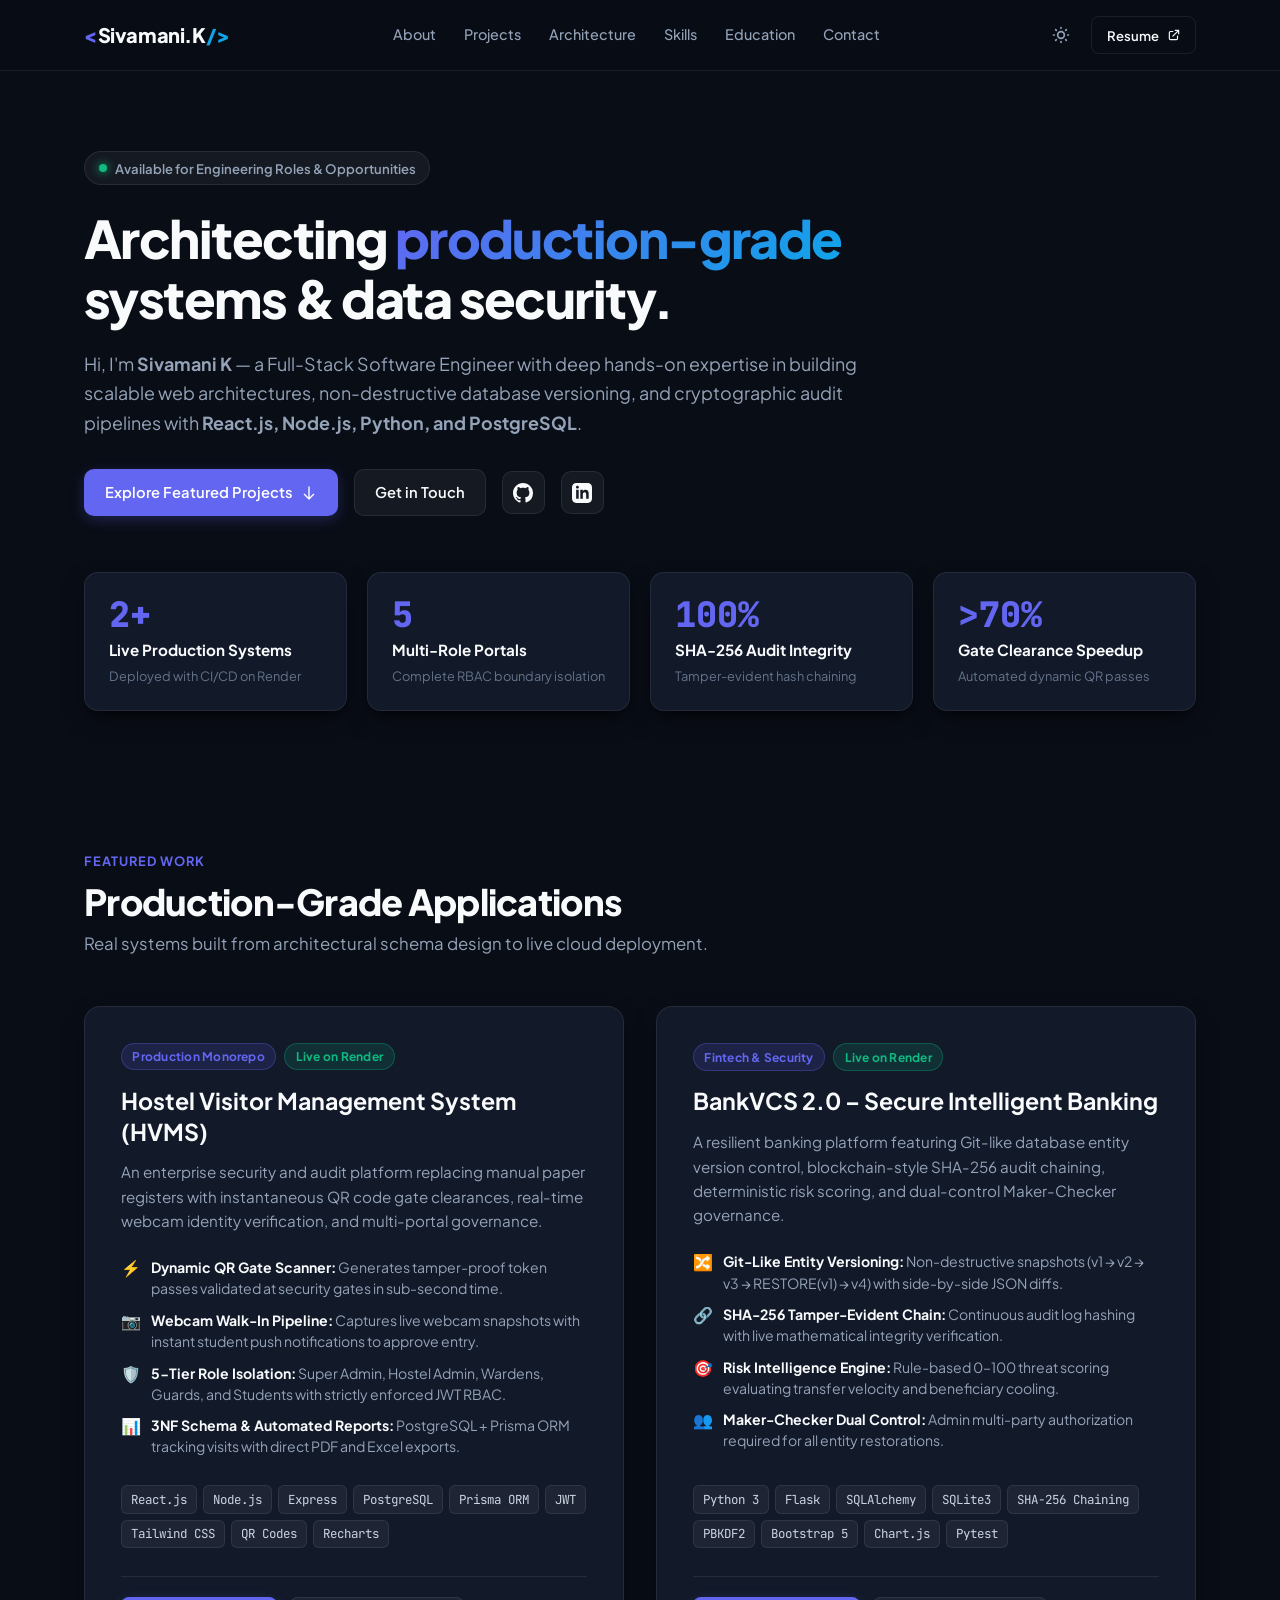
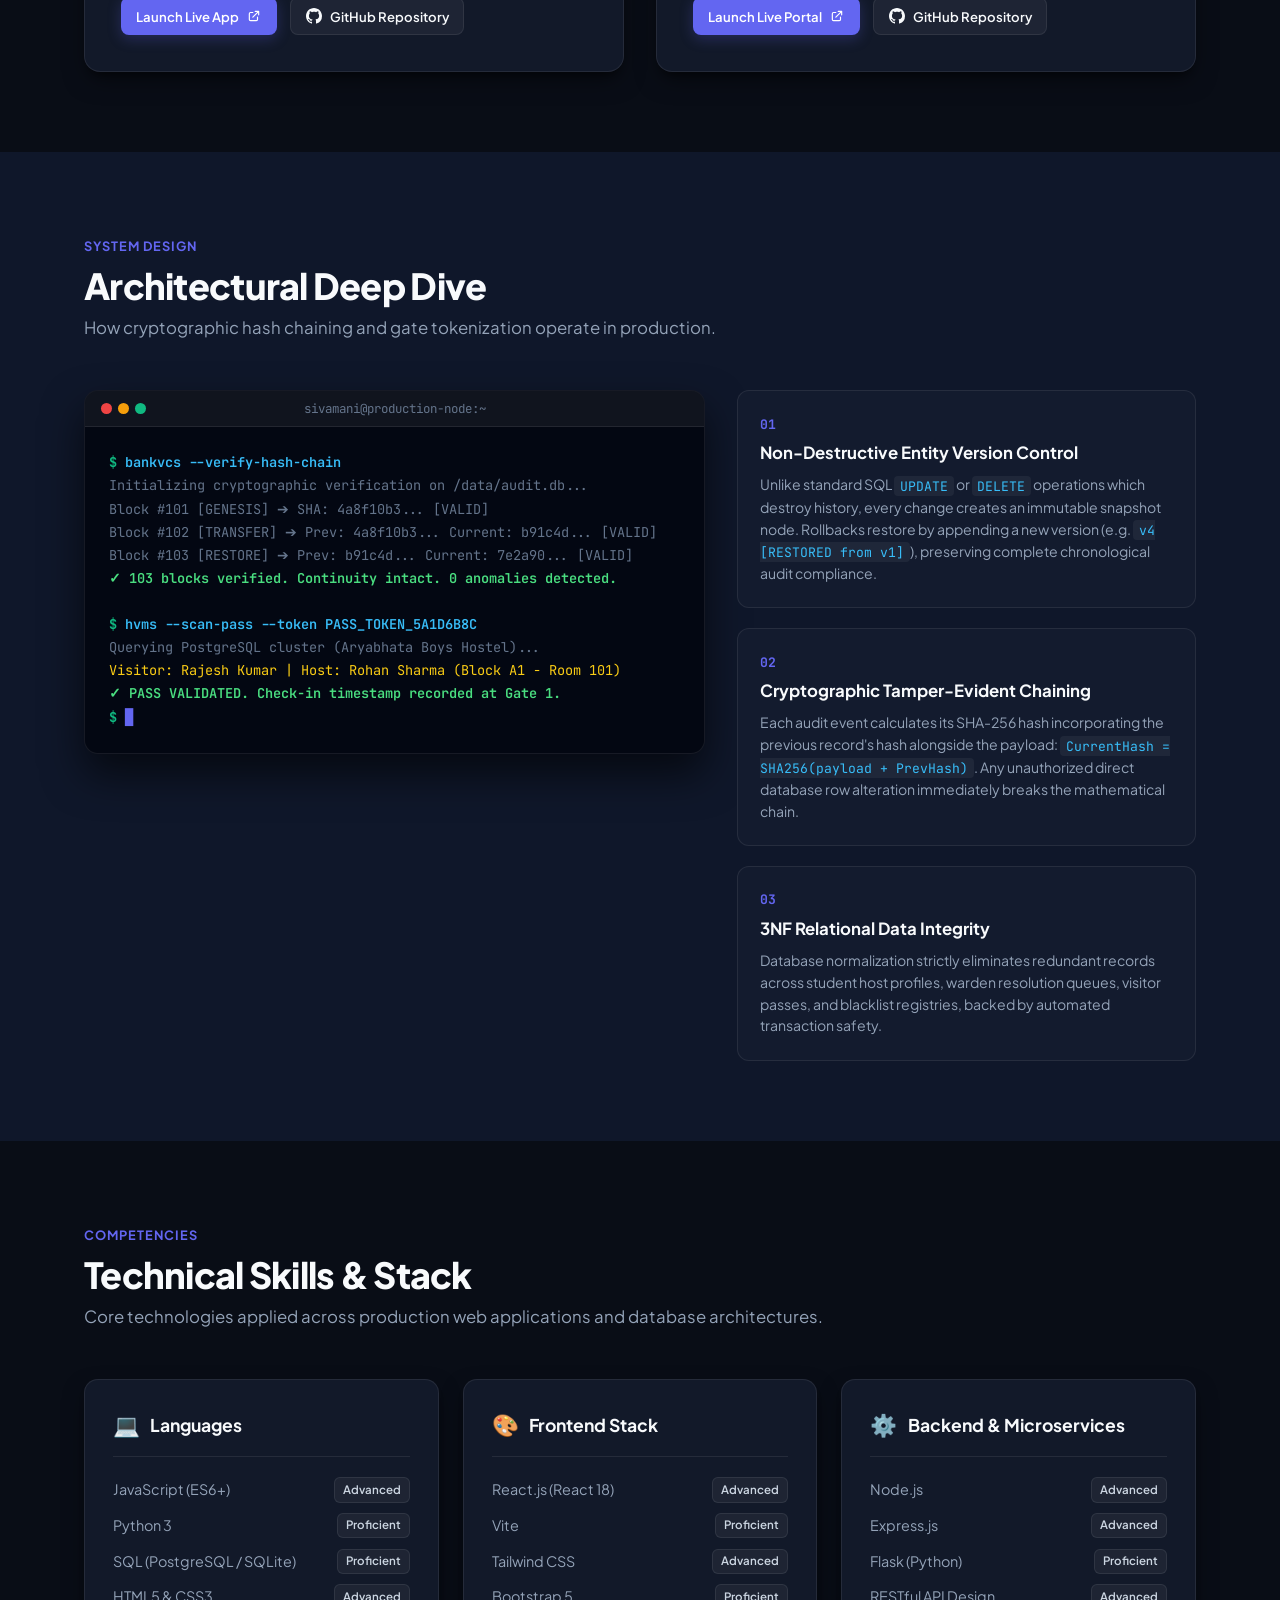
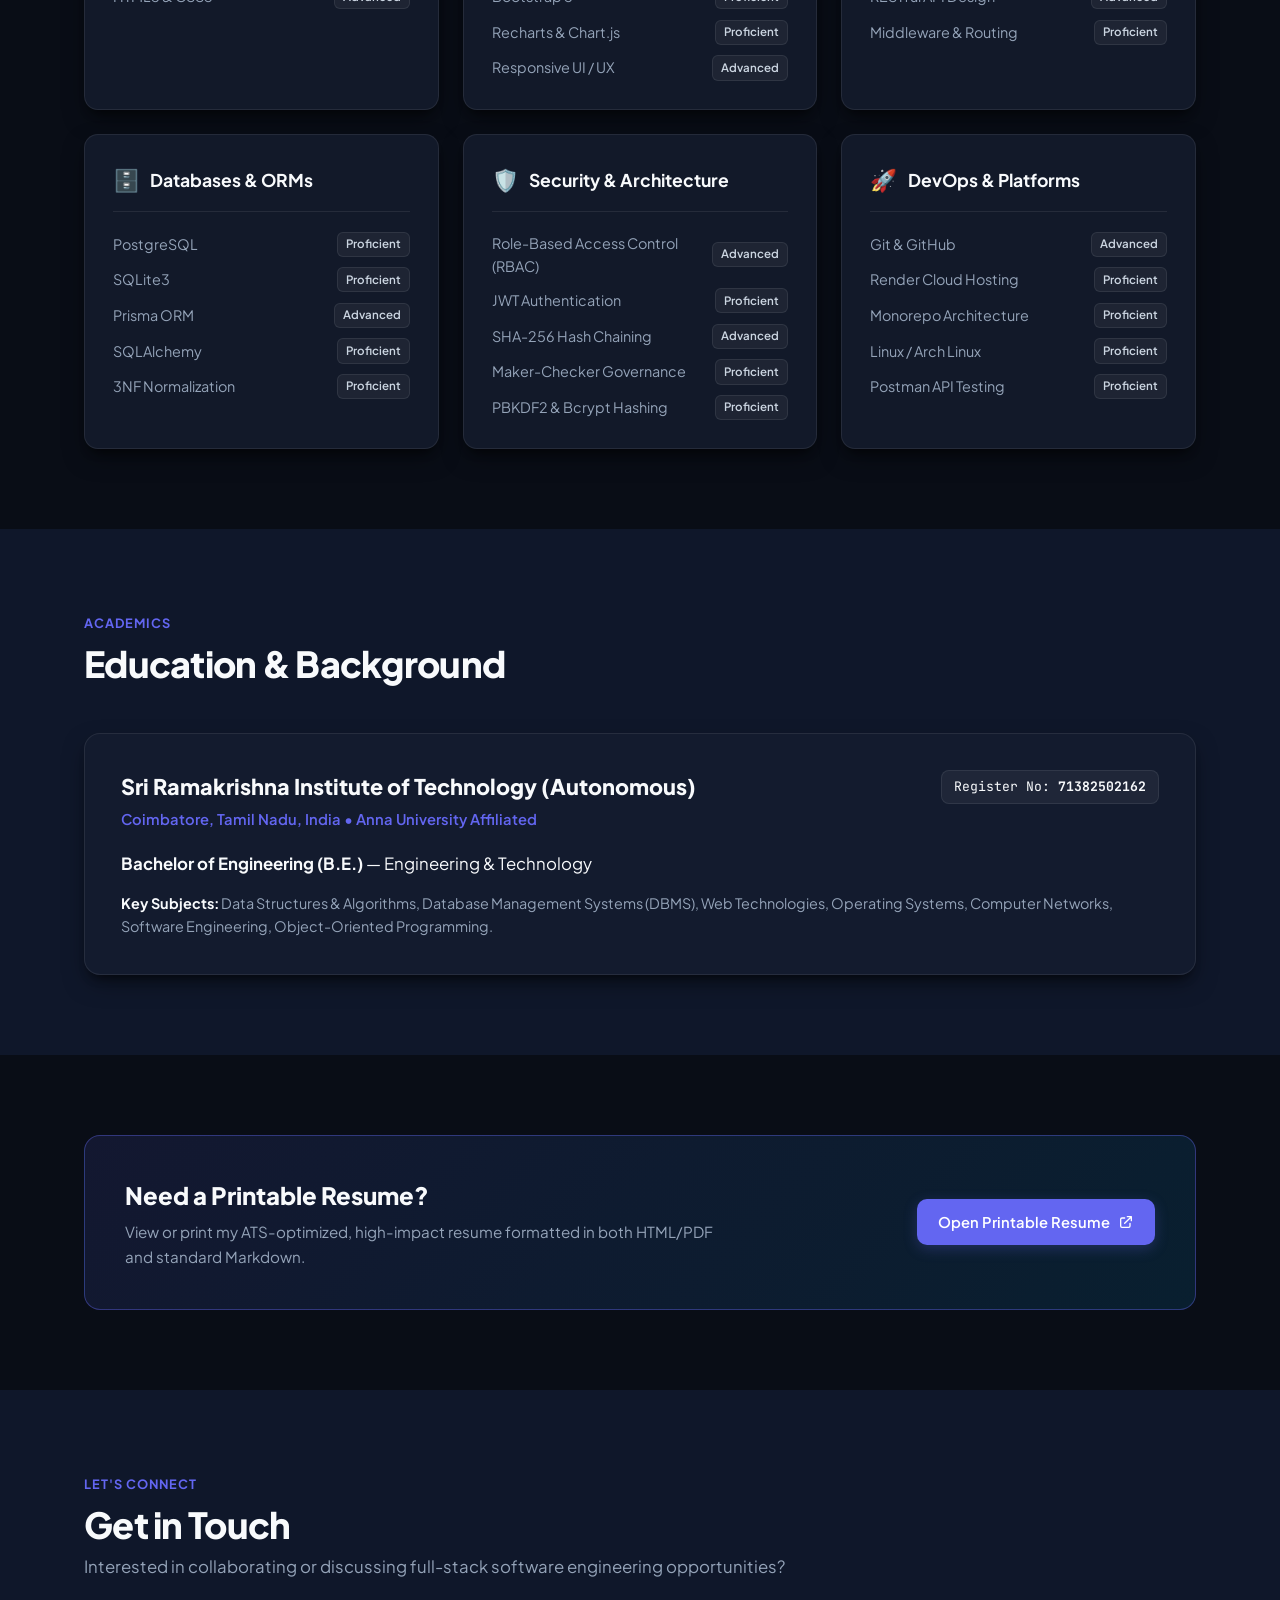
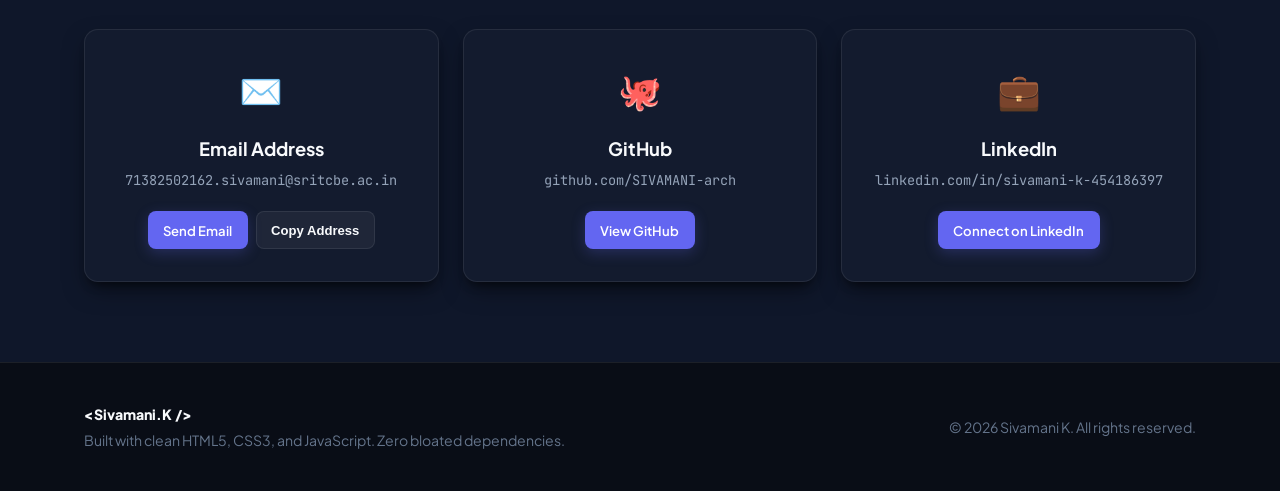
==== index.html @ d6db582a "feat: initial commit - Sivamani K Portfolio and Resume Suite" ====
<!DOCTYPE html>
<html lang="en" data-theme="dark">
<head>
  <meta charset="UTF-8">
  <meta name="viewport" content="width=device-width, initial-scale=1.0">
  <title>Sivamani K | Full-Stack Software Engineer & Distributed Systems</title>
  <meta name="description" content="Portfolio of Sivamani K - Full-Stack Software Engineer specializing in React, Node.js, Python/Flask, PostgreSQL, and secure cryptographic architectures.">
  <link rel="preconnect" href="https://fonts.googleapis.com">
  <link rel="preconnect" href="https://fonts.gstatic.com" crossorigin>
  <link href="https://fonts.googleapis.com/css2?family=Plus+Jakarta+Sans:wght@300;400;500;600;700;800&family=JetBrains+Mono:wght@400;500;600&display=swap" rel="stylesheet">
  <link rel="stylesheet" href="style.css">
</head>
<body>

  <!-- Navigation Bar -->
  <header class="navbar-wrapper">
    <nav class="navbar container">
      <a href="#hero" class="nav-logo">
        <span class="logo-bracket">&lt;</span>Sivamani.K <span class="logo-accent">/&gt;</span>
      </a>

      <div class="nav-menu" id="nav-menu">
        <a href="#about" class="nav-link">About</a>
        <a href="#projects" class="nav-link">Projects</a>
        <a href="#architecture" class="nav-link">Architecture</a>
        <a href="#skills" class="nav-link">Skills</a>
        <a href="#education" class="nav-link">Education</a>
        <a href="#contact" class="nav-link">Contact</a>
      </div>

      <div class="nav-actions">
        <button id="theme-toggle" class="btn-icon" aria-label="Toggle Theme" title="Toggle Light/Dark Theme">
          <svg class="sun-icon" fill="none" stroke="currentColor" viewBox="0 0 24 24"><path stroke-linecap="round" stroke-linejoin="round" stroke-width="2" d="M12 3v1m0 16v1m9-9h-1M4 12H3m15.364 6.364l-.707-.707M6.343 6.343l-.707-.707m12.728 0l-.707.707M6.343 17.657l-.707.707M16 12a4 4 0 11-8 0 4 4 0 018 0z"></path></svg>
          <svg class="moon-icon" fill="none" stroke="currentColor" viewBox="0 0 24 24"><path stroke-linecap="round" stroke-linejoin="round" stroke-width="2" d="M20.354 15.354A9 9 0 018.646 3.646 9.003 9.003 0 0012 21a9.003 9.003 0 008.354-5.646z"></path></svg>
        </button>

        <a href="resume/index.html" target="_blank" class="btn btn-sm btn-outline">
          <span>Resume</span>
          <svg width="14" height="14" fill="none" stroke="currentColor" viewBox="0 0 24 24"><path stroke-linecap="round" stroke-linejoin="round" stroke-width="2" d="M10 6H6a2 2 0 00-2 2v10a2 2 0 002 2h10a2 2 0 002-2v-4M14 4h6m0 0v6m0-6L10 14"></path></svg>
        </a>

        <button class="mobile-toggle" id="mobile-toggle" aria-label="Open Menu">
          <span></span><span></span><span></span>
        </button>
      </div>
    </nav>
  </header>

  <!-- Hero Section -->
  <section class="hero-section" id="hero">
    <div class="container hero-container">
      <div class="hero-content">
        <div class="status-badge">
          <span class="status-dot"></span>
          <span>Available for Engineering Roles &amp; Opportunities</span>
        </div>

        <h1 class="hero-title">
          Architecting <span class="gradient-text">production-grade</span> systems &amp; data security.
        </h1>

        <p class="hero-subtitle">
          Hi, I'm <strong>Sivamani K</strong> &mdash; a Full-Stack Software Engineer with deep hands-on expertise in building scalable web architectures, non-destructive database versioning, and cryptographic audit pipelines with <strong>React.js, Node.js, Python, and PostgreSQL</strong>.
        </p>

        <div class="hero-cta-group">
          <a href="#projects" class="btn btn-primary">
            <span>Explore Featured Projects</span>
            <svg width="16" height="16" fill="none" stroke="currentColor" viewBox="0 0 24 24"><path stroke-linecap="round" stroke-linejoin="round" stroke-width="2" d="M19 14l-7 7m0 0l-7-7m7 7V3"></path></svg>
          </a>
          <a href="#contact" class="btn btn-secondary">
            <span>Get in Touch</span>
          </a>
          <a href="https://github.com/SIVAMANI-arch" target="_blank" rel="noopener" class="btn btn-icon-only" title="GitHub Profile">
            <svg width="20" height="20" fill="currentColor" viewBox="0 0 24 24"><path d="M12 0C5.37 0 0 5.37 0 12c0 5.31 3.435 9.795 8.205 11.385.6.105.825-.255.825-.57 0-.285-.015-1.23-.015-2.235-3.015.555-3.795-.735-4.035-1.41-.135-.345-.72-1.41-1.23-1.695-.42-.225-1.02-.78-.015-.795.945-.015 1.62.87 1.845 1.23 1.08 1.815 2.805 1.305 3.495.99.105-.78.42-1.305.765-1.605-2.67-.3-5.46-1.335-5.46-5.925 0-1.305.465-2.385 1.23-3.225-.12-.3-.54-1.53.12-3.18 0 0 1.005-.315 3.3 1.23.96-.27 1.98-.405 3-.405s2.04.135 3 .405c2.295-1.56 3.3-1.23 3.3-1.23.66 1.65.24 2.88.12 3.18.765.84 1.23 1.905 1.23 3.225 0 4.605-2.805 5.625-5.475 5.925.435.375.81 1.095.81 2.22 0 1.605-.015 2.895-.015 3.3 0 .315.225.69.825.57A12.02 12.02 0 0024 12c0-6.63-5.37-12-12-12z"/></svg>
          </a>
          <a href="https://www.linkedin.com/in/sivamani-k-454186397/" target="_blank" rel="noopener" class="btn btn-icon-only" title="LinkedIn Profile">
            <svg width="20" height="20" fill="currentColor" viewBox="0 0 24 24"><path d="M19 0h-14c-2.761 0-5 2.239-5 5v14c0 2.761 2.239 5 5 5h14c2.762 0 5-2.239 5-5v-14c0-2.761-2.238-5-5-5zm-11 19h-3v-11h3v11zm-1.5-12.268c-.966 0-1.75-.79-1.75-1.764s.784-1.764 1.75-1.764 1.75.79 1.75 1.764-.783 1.764-1.75 1.764zm13.5 12.268h-3v-5.604c0-3.368-4-3.113-4 0v5.604h-3v-11h3v1.765c1.396-2.586 7-2.777 7 2.476v6.759z"/></svg>
          </a>
        </div>
      </div>

      <!-- Quick Metrics Strip -->
      <div class="metrics-grid">
        <div class="metric-card">
          <div class="metric-num">2+</div>
          <div class="metric-label">Live Production Systems</div>
          <div class="metric-desc">Deployed with CI/CD on Render</div>
        </div>
        <div class="metric-card">
          <div class="metric-num">5</div>
          <div class="metric-label">Multi-Role Portals</div>
          <div class="metric-desc">Complete RBAC boundary isolation</div>
        </div>
        <div class="metric-card">
          <div class="metric-num">100%</div>
          <div class="metric-label">SHA-256 Audit Integrity</div>
          <div class="metric-desc">Tamper-evident hash chaining</div>
        </div>
        <div class="metric-card">
          <div class="metric-num">&gt;70%</div>
          <div class="metric-label">Gate Clearance Speedup</div>
          <div class="metric-desc">Automated dynamic QR passes</div>
        </div>
      </div>
    </div>
  </section>

  <!-- Featured Projects Section -->
  <section class="section-padding" id="projects">
    <div class="container">
      <div class="section-header">
        <div class="section-tag">Featured Work</div>
        <h2 class="section-title">Production-Grade Applications</h2>
        <p class="section-subtitle">Real systems built from architectural schema design to live cloud deployment.</p>
      </div>

      <div class="projects-grid">

        <!-- Project 1: HVMS -->
        <article class="project-card">
          <div class="project-badge-row">
            <span class="badge badge-accent">Production Monorepo</span>
            <span class="badge badge-green">Live on Render</span>
          </div>

          <h3 class="project-title">Hostel Visitor Management System (HVMS)</h3>
          
          <p class="project-description">
            An enterprise security and audit platform replacing manual paper registers with instantaneous QR code gate clearances, real-time webcam identity verification, and multi-portal governance.
          </p>

          <div class="project-highlights">
            <div class="highlight-item">
              <span class="highlight-icon">⚡</span>
              <span><strong>Dynamic QR Gate Scanner:</strong> Generates tamper-proof token passes validated at security gates in sub-second time.</span>
            </div>
            <div class="highlight-item">
              <span class="highlight-icon">📷</span>
              <span><strong>Webcam Walk-In Pipeline:</strong> Captures live webcam snapshots with instant student push notifications to approve entry.</span>
            </div>
            <div class="highlight-item">
              <span class="highlight-icon">🛡️</span>
              <span><strong>5-Tier Role Isolation:</strong> Super Admin, Hostel Admin, Wardens, Guards, and Students with strictly enforced JWT RBAC.</span>
            </div>
            <div class="highlight-item">
              <span class="highlight-icon">📊</span>
              <span><strong>3NF Schema &amp; Automated Reports:</strong> PostgreSQL + Prisma ORM tracking visits with direct PDF and Excel exports.</span>
            </div>
          </div>

          <div class="tech-tags">
            <span class="tech-pill">React.js</span>
            <span class="tech-pill">Node.js</span>
            <span class="tech-pill">Express</span>
            <span class="tech-pill">PostgreSQL</span>
            <span class="tech-pill">Prisma ORM</span>
            <span class="tech-pill">JWT</span>
            <span class="tech-pill">Tailwind CSS</span>
            <span class="tech-pill">QR Codes</span>
            <span class="tech-pill">Recharts</span>
          </div>

          <div class="project-card-footer">
            <a href="https://hostelvistor.onrender.com/login" target="_blank" rel="noopener" class="btn btn-sm btn-primary">
              <span>Launch Live App</span>
              <svg width="14" height="14" fill="none" stroke="currentColor" viewBox="0 0 24 24"><path stroke-linecap="round" stroke-linejoin="round" stroke-width="2" d="M10 6H6a2 2 0 00-2 2v10a2 2 0 002 2h10a2 2 0 002-2v-4M14 4h6m0 0v6m0-6L10 14"></path></svg>
            </a>
            <a href="https://github.com/SIVAMANI-arch/Hostelvistor" target="_blank" rel="noopener" class="btn btn-sm btn-secondary">
              <svg width="16" height="16" fill="currentColor" viewBox="0 0 24 24"><path d="M12 0C5.37 0 0 5.37 0 12c0 5.31 3.435 9.795 8.205 11.385.6.105.825-.255.825-.57 0-.285-.015-1.23-.015-2.235-3.015.555-3.795-.735-4.035-1.41-.135-.345-.72-1.41-1.23-1.695-.42-.225-1.02-.78-.015-.795.945-.015 1.62.87 1.845 1.23 1.08 1.815 2.805 1.305 3.495.99.105-.78.42-1.305.765-1.605-2.67-.3-5.46-1.335-5.46-5.925 0-1.305.465-2.385 1.23-3.225-.12-.3-.54-1.53.12-3.18 0 0 1.005-.315 3.3 1.23.96-.27 1.98-.405 3-.405s2.04.135 3 .405c2.295-1.56 3.3-1.23 3.3-1.23.66 1.65.24 2.88.12 3.18.765.84 1.23 1.905 1.23 3.225 0 4.605-2.805 5.625-5.475 5.925.435.375.81 1.095.81 2.22 0 1.605-.015 2.895-.015 3.3 0 .315.225.69.825.57A12.02 12.02 0 0024 12c0-6.63-5.37-12-12-12z"/></svg>
              <span>GitHub Repository</span>
            </a>
          </div>
        </article>

        <!-- Project 2: BankVCS -->
        <article class="project-card">
          <div class="project-badge-row">
            <span class="badge badge-accent">Fintech &amp; Security</span>
            <span class="badge badge-green">Live on Render</span>
          </div>

          <h3 class="project-title">BankVCS 2.0 – Secure Intelligent Banking</h3>
          
          <p class="project-description">
            A resilient banking platform featuring Git-like database entity version control, blockchain-style SHA-256 audit chaining, deterministic risk scoring, and dual-control Maker-Checker governance.
          </p>

          <div class="project-highlights">
            <div class="highlight-item">
              <span class="highlight-icon">🔀</span>
              <span><strong>Git-Like Entity Versioning:</strong> Non-destructive snapshots (v1 → v2 → v3 → RESTORE(v1) → v4) with side-by-side JSON diffs.</span>
            </div>
            <div class="highlight-item">
              <span class="highlight-icon">🔗</span>
              <span><strong>SHA-256 Tamper-Evident Chain:</strong> Continuous audit log hashing with live mathematical integrity verification.</span>
            </div>
            <div class="highlight-item">
              <span class="highlight-icon">🎯</span>
              <span><strong>Risk Intelligence Engine:</strong> Rule-based 0–100 threat scoring evaluating transfer velocity and beneficiary cooling.</span>
            </div>
            <div class="highlight-item">
              <span class="highlight-icon">👥</span>
              <span><strong>Maker-Checker Dual Control:</strong> Admin multi-party authorization required for all entity restorations.</span>
            </div>
          </div>

          <div class="tech-tags">
            <span class="tech-pill">Python 3</span>
            <span class="tech-pill">Flask</span>
            <span class="tech-pill">SQLAlchemy</span>
            <span class="tech-pill">SQLite3</span>
            <span class="tech-pill">SHA-256 Chaining</span>
            <span class="tech-pill">PBKDF2</span>
            <span class="tech-pill">Bootstrap 5</span>
            <span class="tech-pill">Chart.js</span>
            <span class="tech-pill">Pytest</span>
          </div>

          <div class="project-card-footer">
            <a href="https://banking-application-version-control-4.onrender.com/" target="_blank" rel="noopener" class="btn btn-sm btn-primary">
              <span>Launch Live Portal</span>
              <svg width="14" height="14" fill="none" stroke="currentColor" viewBox="0 0 24 24"><path stroke-linecap="round" stroke-linejoin="round" stroke-width="2" d="M10 6H6a2 2 0 00-2 2v10a2 2 0 002 2h10a2 2 0 002-2v-4M14 4h6m0 0v6m0-6L10 14"></path></svg>
            </a>
            <a href="https://github.com/71382502157shreka-lgtm/banking-application-version-control" target="_blank" rel="noopener" class="btn btn-sm btn-secondary">
              <svg width="16" height="16" fill="currentColor" viewBox="0 0 24 24"><path d="M12 0C5.37 0 0 5.37 0 12c0 5.31 3.435 9.795 8.205 11.385.6.105.825-.255.825-.57 0-.285-.015-1.23-.015-2.235-3.015.555-3.795-.735-4.035-1.41-.135-.345-.72-1.41-1.23-1.695-.42-.225-1.02-.78-.015-.795.945-.015 1.62.87 1.845 1.23 1.08 1.815 2.805 1.305 3.495.99.105-.78.42-1.305.765-1.605-2.67-.3-5.46-1.335-5.46-5.925 0-1.305.465-2.385 1.23-3.225-.12-.3-.54-1.53.12-3.18 0 0 1.005-.315 3.3 1.23.96-.27 1.98-.405 3-.405s2.04.135 3 .405c2.295-1.56 3.3-1.23 3.3-1.23.66 1.65.24 2.88.12 3.18.765.84 1.23 1.905 1.23 3.225 0 4.605-2.805 5.625-5.475 5.925.435.375.81 1.095.81 2.22 0 1.605-.015 2.895-.015 3.3 0 .315.225.69.825.57A12.02 12.02 0 0024 12c0-6.63-5.37-12-12-12z"/></svg>
              <span>GitHub Repository</span>
            </a>
          </div>
        </article>

      </div>
    </div>
  </section>

  <!-- Interactive Terminal & Architecture Section -->
  <section class="section-padding bg-alt" id="architecture">
    <div class="container">
      <div class="section-header">
        <div class="section-tag">System Design</div>
        <h2 class="section-title">Architectural Deep Dive</h2>
        <p class="section-subtitle">How cryptographic hash chaining and gate tokenization operate in production.</p>
      </div>

      <div class="terminal-grid">
        <!-- Interactive Terminal Simulator -->
        <div class="terminal-window">
          <div class="terminal-bar">
            <div class="terminal-dots">
              <span class="dot red"></span>
              <span class="dot yellow"></span>
              <span class="dot green"></span>
            </div>
            <div class="terminal-title">sivamani@production-node:~</div>
          </div>
          <div class="terminal-body" id="terminal-body">
            <div class="t-line"><span class="t-prompt">$</span> <span class="t-cmd">bankvcs --verify-hash-chain</span></div>
            <div class="t-line t-dim">Initializing cryptographic verification on /data/audit.db...</div>
            <div class="t-line t-dim">Block #101 [GENESIS] ➔ SHA: 4a8f10b3... [VALID]</div>
            <div class="t-line t-dim">Block #102 [TRANSFER] ➔ Prev: 4a8f10b3... Current: b91c4d... [VALID]</div>
            <div class="t-line t-dim">Block #103 [RESTORE]  ➔ Prev: b91c4d... Current: 7e2a90... [VALID]</div>
            <div class="t-line t-success">✓ 103 blocks verified. Continuity intact. 0 anomalies detected.</div>
            <div class="t-line">&nbsp;</div>
            <div class="t-line"><span class="t-prompt">$</span> <span class="t-cmd">hvms --scan-pass --token PASS_TOKEN_5A1D6B8C</span></div>
            <div class="t-line t-dim">Querying PostgreSQL cluster (Aryabhata Boys Hostel)...</div>
            <div class="t-line t-info">Visitor: Rajesh Kumar | Host: Rohan Sharma (Block A1 - Room 101)</div>
            <div class="t-line t-success">✓ PASS VALIDATED. Check-in timestamp recorded at Gate 1.</div>
            <div class="t-line"><span class="t-prompt">$</span> <span class="t-cursor">█</span></div>
          </div>
        </div>

        <!-- Concept Cards -->
        <div class="architecture-cards">
          <div class="arch-card">
            <div class="arch-number">01</div>
            <h4>Non-Destructive Entity Version Control</h4>
            <p>Unlike standard SQL <code>UPDATE</code> or <code>DELETE</code> operations which destroy history, every change creates an immutable snapshot node. Rollbacks restore by appending a new version (e.g. <code>v4 [RESTORED from v1]</code>), preserving complete chronological audit compliance.</p>
          </div>

          <div class="arch-card">
            <div class="arch-number">02</div>
            <h4>Cryptographic Tamper-Evident Chaining</h4>
            <p>Each audit event calculates its SHA-256 hash incorporating the previous record's hash alongside the payload: <code>CurrentHash = SHA256(payload + PrevHash)</code>. Any unauthorized direct database row alteration immediately breaks the mathematical chain.</p>
          </div>

          <div class="arch-card">
            <div class="arch-number">03</div>
            <h4>3NF Relational Data Integrity</h4>
            <p>Database normalization strictly eliminates redundant records across student host profiles, warden resolution queues, visitor passes, and blacklist registries, backed by automated transaction safety.</p>
          </div>
        </div>
      </div>
    </div>
  </section>

  <!-- Technical Skills Section -->
  <section class="section-padding" id="skills">
    <div class="container">
      <div class="section-header">
        <div class="section-tag">Competencies</div>
        <h2 class="section-title">Technical Skills &amp; Stack</h2>
        <p class="section-subtitle">Core technologies applied across production web applications and database architectures.</p>
      </div>

      <div class="skills-category-grid">
        
        <div class="skills-box">
          <div class="skills-box-header">
            <span class="box-icon">💻</span>
            <h3>Languages</h3>
          </div>
          <div class="skills-list">
            <div class="skill-item"><span>JavaScript (ES6+)</span><span class="level-tag">Advanced</span></div>
            <div class="skill-item"><span>Python 3</span><span class="level-tag">Proficient</span></div>
            <div class="skill-item"><span>SQL (PostgreSQL / SQLite)</span><span class="level-tag">Proficient</span></div>
            <div class="skill-item"><span>HTML5 &amp; CSS3</span><span class="level-tag">Advanced</span></div>
          </div>
        </div>

        <div class="skills-box">
          <div class="skills-box-header">
            <span class="box-icon">🎨</span>
            <h3>Frontend Stack</h3>
          </div>
          <div class="skills-list">
            <div class="skill-item"><span>React.js (React 18)</span><span class="level-tag">Advanced</span></div>
            <div class="skill-item"><span>Vite</span><span class="level-tag">Proficient</span></div>
            <div class="skill-item"><span>Tailwind CSS</span><span class="level-tag">Advanced</span></div>
            <div class="skill-item"><span>Bootstrap 5</span><span class="level-tag">Proficient</span></div>
            <div class="skill-item"><span>Recharts &amp; Chart.js</span><span class="level-tag">Proficient</span></div>
            <div class="skill-item"><span>Responsive UI / UX</span><span class="level-tag">Advanced</span></div>
          </div>
        </div>

        <div class="skills-box">
          <div class="skills-box-header">
            <span class="box-icon">⚙️</span>
            <h3>Backend &amp; Microservices</h3>
          </div>
          <div class="skills-list">
            <div class="skill-item"><span>Node.js</span><span class="level-tag">Advanced</span></div>
            <div class="skill-item"><span>Express.js</span><span class="level-tag">Advanced</span></div>
            <div class="skill-item"><span>Flask (Python)</span><span class="level-tag">Proficient</span></div>
            <div class="skill-item"><span>RESTful API Design</span><span class="level-tag">Advanced</span></div>
            <div class="skill-item"><span>Middleware &amp; Routing</span><span class="level-tag">Proficient</span></div>
          </div>
        </div>

        <div class="skills-box">
          <div class="skills-box-header">
            <span class="box-icon">🗄️</span>
            <h3>Databases &amp; ORMs</h3>
          </div>
          <div class="skills-list">
            <div class="skill-item"><span>PostgreSQL</span><span class="level-tag">Proficient</span></div>
            <div class="skill-item"><span>SQLite3</span><span class="level-tag">Proficient</span></div>
            <div class="skill-item"><span>Prisma ORM</span><span class="level-tag">Advanced</span></div>
            <div class="skill-item"><span>SQLAlchemy</span><span class="level-tag">Proficient</span></div>
            <div class="skill-item"><span>3NF Normalization</span><span class="level-tag">Proficient</span></div>
          </div>
        </div>

        <div class="skills-box">
          <div class="skills-box-header">
            <span class="box-icon">🛡️</span>
            <h3>Security &amp; Architecture</h3>
          </div>
          <div class="skills-list">
            <div class="skill-item"><span>Role-Based Access Control (RBAC)</span><span class="level-tag">Advanced</span></div>
            <div class="skill-item"><span>JWT Authentication</span><span class="level-tag">Proficient</span></div>
            <div class="skill-item"><span>SHA-256 Hash Chaining</span><span class="level-tag">Advanced</span></div>
            <div class="skill-item"><span>Maker-Checker Governance</span><span class="level-tag">Proficient</span></div>
            <div class="skill-item"><span>PBKDF2 &amp; Bcrypt Hashing</span><span class="level-tag">Proficient</span></div>
          </div>
        </div>

        <div class="skills-box">
          <div class="skills-box-header">
            <span class="box-icon">🚀</span>
            <h3>DevOps &amp; Platforms</h3>
          </div>
          <div class="skills-list">
            <div class="skill-item"><span>Git &amp; GitHub</span><span class="level-tag">Advanced</span></div>
            <div class="skill-item"><span>Render Cloud Hosting</span><span class="level-tag">Proficient</span></div>
            <div class="skill-item"><span>Monorepo Architecture</span><span class="level-tag">Proficient</span></div>
            <div class="skill-item"><span>Linux / Arch Linux</span><span class="level-tag">Proficient</span></div>
            <div class="skill-item"><span>Postman API Testing</span><span class="level-tag">Proficient</span></div>
          </div>
        </div>

      </div>
    </div>
  </section>

  <!-- Education Section -->
  <section class="section-padding bg-alt" id="education">
    <div class="container">
      <div class="section-header">
        <div class="section-tag">Academics</div>
        <h2 class="section-title">Education &amp; Background</h2>
      </div>

      <div class="education-card">
        <div class="edu-top">
          <div>
            <h3 class="edu-school">Sri Ramakrishna Institute of Technology (Autonomous)</h3>
            <div class="edu-sub">Coimbatore, Tamil Nadu, India &bull; Anna University Affiliated</div>
          </div>
          <div class="edu-badge">Register No: <strong>71382502162</strong></div>
        </div>

        <div class="edu-program">
          <strong>Bachelor of Engineering (B.E.)</strong> &mdash; Engineering &amp; Technology
        </div>

        <div class="edu-coursework">
          <span class="course-label">Key Subjects:</span>
          Data Structures &amp; Algorithms, Database Management Systems (DBMS), Web Technologies, Operating Systems, Computer Networks, Software Engineering, Object-Oriented Programming.
        </div>
      </div>
    </div>
  </section>

  <!-- Resume Preview Strip -->
  <section class="section-padding" id="resume-banner">
    <div class="container">
      <div class="resume-cta-box">
        <div class="resume-cta-text">
          <h3>Need a Printable Resume?</h3>
          <p>View or print my ATS-optimized, high-impact resume formatted in both HTML/PDF and standard Markdown.</p>
        </div>
        <div class="resume-cta-actions">
          <a href="resume/index.html" target="_blank" class="btn btn-primary">
            <span>Open Printable Resume</span>
            <svg width="16" height="16" fill="none" stroke="currentColor" viewBox="0 0 24 24"><path stroke-linecap="round" stroke-linejoin="round" stroke-width="2" d="M10 6H6a2 2 0 00-2 2v10a2 2 0 002 2h10a2 2 0 002-2v-4M14 4h6m0 0v6m0-6L10 14"></path></svg>
          </a>
        </div>
      </div>
    </div>
  </section>

  <!-- Contact Section -->
  <section class="section-padding bg-alt" id="contact">
    <div class="container">
      <div class="section-header">
        <div class="section-tag">Let's Connect</div>
        <h2 class="section-title">Get in Touch</h2>
        <p class="section-subtitle">Interested in collaborating or discussing full-stack software engineering opportunities?</p>
      </div>

      <div class="contact-card-grid">
        
        <div class="contact-box">
          <div class="contact-box-icon">✉️</div>
          <h4>Email Address</h4>
          <p class="contact-value" id="email-text">71382502162.sivamani@sritcbe.ac.in</p>
          <div class="contact-btn-row">
            <a href="mailto:71382502162.sivamani@sritcbe.ac.in" class="btn btn-sm btn-primary">Send Email</a>
            <button onclick="copyEmail()" class="btn btn-sm btn-secondary" id="copy-btn">Copy Address</button>
          </div>
        </div>

        <div class="contact-box">
          <div class="contact-box-icon">🐙</div>
          <h4>GitHub</h4>
          <p class="contact-value">github.com/SIVAMANI-arch</p>
          <div class="contact-btn-row">
            <a href="https://github.com/SIVAMANI-arch" target="_blank" rel="noopener" class="btn btn-sm btn-primary">View GitHub</a>
          </div>
        </div>

        <div class="contact-box">
          <div class="contact-box-icon">💼</div>
          <h4>LinkedIn</h4>
          <p class="contact-value">linkedin.com/in/sivamani-k-454186397</p>
          <div class="contact-btn-row">
            <a href="https://www.linkedin.com/in/sivamani-k-454186397/" target="_blank" rel="noopener" class="btn btn-sm btn-primary">Connect on LinkedIn</a>
          </div>
        </div>

      </div>
    </div>
  </section>

  <!-- Footer -->
  <footer class="footer">
    <div class="container footer-container">
      <div class="footer-left">
        <div class="footer-logo">&lt;Sivamani.K /&gt;</div>
        <p>Built with clean HTML5, CSS3, and JavaScript. Zero bloated dependencies.</p>
      </div>
      <div class="footer-right">
        <p>&copy; 2026 Sivamani K. All rights reserved.</p>
      </div>
    </div>
  </footer>

  <script src="script.js"></script>
</body>
</html>
---- style.css ----
/* Modern Portfolio Stylesheet - Sivamani K */

:root {
  /* Color Palette - Dark Theme (Default) */
  --bg-main: #090d16;
  --bg-alt: #0f172a;
  --card-bg: rgba(22, 30, 49, 0.75);
  --card-border: rgba(255, 255, 255, 0.08);
  --card-hover-border: rgba(99, 102, 241, 0.4);
  
  --text-main: #f8fafc;
  --text-muted: #94a3b8;
  --text-dim: #64748b;
  
  --primary: #6366f1;
  --primary-hover: #4f46e5;
  --primary-glow: rgba(99, 102, 241, 0.25);
  --secondary: #0ea5e9;
  --accent: #38bdf8;
  --success: #10b981;
  --success-glow: rgba(16, 185, 129, 0.2);
  
  --nav-bg: rgba(9, 13, 22, 0.85);
  --tag-bg: rgba(255, 255, 255, 0.05);
  --tag-text: #cbd5e1;
  
  --terminal-bg: #030712;
  --shadow-card: 0 10px 25px -5px rgba(0, 0, 0, 0.5), 0 8px 10px -6px rgba(0, 0, 0, 0.5);
  --shadow-glow: 0 0 30px rgba(99, 102, 241, 0.2);
}

[data-theme="light"] {
  --bg-main: #f8fafc;
  --bg-alt: #f1f5f9;
  --card-bg: #ffffff;
  --card-border: #e2e8f0;
  --card-hover-border: rgba(79, 70, 229, 0.5);
  
  --text-main: #0f172a;
  --text-muted: #475569;
  --text-dim: #94a3b8;
  
  --primary: #4f46e5;
  --primary-hover: #4338ca;
  --primary-glow: rgba(79, 70, 229, 0.15);
  --secondary: #0284c7;
  --accent: #0284c7;
  --success: #059669;
  --success-glow: rgba(5, 150, 105, 0.15);
  
  --nav-bg: rgba(255, 255, 255, 0.9);
  --tag-bg: #f1f5f9;
  --tag-text: #334155;
  
  --terminal-bg: #0f172a;
  --shadow-card: 0 10px 25px -5px rgba(0, 0, 0, 0.06), 0 8px 10px -6px rgba(0, 0, 0, 0.04);
  --shadow-glow: 0 0 25px rgba(79, 70, 229, 0.1);
}

/* Base Reset */
* {
  box-sizing: border-box;
  margin: 0;
  padding: 0;
}

html {
  scroll-behavior: smooth;
  font-size: 16px;
}

body {
  font-family: 'Plus Jakarta Sans', -apple-system, BlinkMacSystemFont, "Segoe UI", Roboto, sans-serif;
  background-color: var(--bg-main);
  color: var(--text-main);
  line-height: 1.6;
  overflow-x: hidden;
  transition: background-color 0.3s ease, color 0.3s ease;
  -webkit-font-smoothing: antialiased;
}

.container {
  width: 100%;
  max-width: 1160px;
  margin: 0 auto;
  padding: 0 1.5rem;
}

/* Typography Helpers */
.gradient-text {
  background: linear-gradient(135deg, var(--primary) 0%, var(--secondary) 100%);
  -webkit-background-clip: text;
  -webkit-text-fill-color: transparent;
}

/* Buttons */
.btn {
  display: inline-flex;
  align-items: center;
  gap: 0.5rem;
  font-size: 0.92rem;
  font-weight: 600;
  padding: 0.65rem 1.25rem;
  border-radius: 10px;
  text-decoration: none;
  border: 1px solid transparent;
  cursor: pointer;
  transition: all 0.2s cubic-bezier(0.4, 0, 0.2, 1);
  white-space: nowrap;
}

.btn-primary {
  background: var(--primary);
  color: #ffffff;
  box-shadow: 0 4px 14px var(--primary-glow);
}

.btn-primary:hover {
  background: var(--primary-hover);
  transform: translateY(-2px);
  box-shadow: 0 6px 20px var(--primary-glow);
}

.btn-secondary {
  background: var(--tag-bg);
  color: var(--text-main);
  border: 1px solid var(--card-border);
}

.btn-secondary:hover {
  background: rgba(255, 255, 255, 0.1);
  border-color: var(--primary);
  transform: translateY(-2px);
}

.btn-outline {
  background: transparent;
  color: var(--text-main);
  border: 1px solid var(--card-border);
}

.btn-outline:hover {
  border-color: var(--primary);
  color: var(--primary);
}

.btn-sm {
  font-size: 0.82rem;
  padding: 0.45rem 0.9rem;
  border-radius: 8px;
}

.btn-icon-only {
  padding: 0.65rem;
  background: var(--tag-bg);
  border: 1px solid var(--card-border);
  color: var(--text-main);
  border-radius: 10px;
}

.btn-icon-only:hover {
  color: var(--primary);
  border-color: var(--primary);
  transform: translateY(-2px);
}

.btn-icon {
  background: transparent;
  border: none;
  cursor: pointer;
  color: var(--text-muted);
  padding: 0.5rem;
  border-radius: 8px;
  display: flex;
  align-items: center;
  justify-content: center;
  transition: all 0.2s;
}

.btn-icon:hover {
  color: var(--primary);
  background: var(--tag-bg);
}

.btn-icon svg {
  width: 20px;
  height: 20px;
}

/* Navbar */
.navbar-wrapper {
  position: sticky;
  top: 0;
  z-index: 1000;
  background: var(--nav-bg);
  backdrop-filter: blur(12px);
  -webkit-backdrop-filter: blur(12px);
  border-bottom: 1px solid var(--card-border);
}

.navbar {
  display: flex;
  align-items: center;
  justify-content: space-between;
  height: 70px;
}

.nav-logo {
  font-size: 1.25rem;
  font-weight: 800;
  text-decoration: none;
  color: var(--text-main);
  letter-spacing: -0.02em;
  display: flex;
  align-items: center;
}

.logo-bracket {
  color: var(--primary);
}

.logo-accent {
  color: var(--secondary);
}

.nav-menu {
  display: flex;
  gap: 1.75rem;
}

.nav-link {
  font-size: 0.9rem;
  font-weight: 500;
  color: var(--text-muted);
  text-decoration: none;
  transition: color 0.2s;
}

.nav-link:hover {
  color: var(--primary);
}

.nav-actions {
  display: flex;
  align-items: center;
  gap: 0.75rem;
}

/* Sun/Moon Theme Toggle Icons */
[data-theme="dark"] .sun-icon {
  display: block;
}
[data-theme="dark"] .moon-icon {
  display: none;
}
[data-theme="light"] .sun-icon {
  display: none;
}
[data-theme="light"] .moon-icon {
  display: block;
}

/* Mobile Toggle */
.mobile-toggle {
  display: none;
  flex-direction: column;
  gap: 5px;
  background: none;
  border: none;
  cursor: pointer;
  padding: 0.5rem;
}

.mobile-toggle span {
  width: 22px;
  height: 2px;
  background-color: var(--text-main);
  transition: all 0.3s ease;
}

/* Hero Section */
.hero-section {
  padding: 5rem 0 3.5rem 0;
  position: relative;
}

.hero-container {
  display: flex;
  flex-direction: column;
  gap: 3.5rem;
}

.hero-content {
  max-width: 820px;
}

.status-badge {
  display: inline-flex;
  align-items: center;
  gap: 0.5rem;
  background: var(--tag-bg);
  border: 1px solid var(--card-border);
  padding: 0.35rem 0.85rem;
  border-radius: 9999px;
  font-size: 0.82rem;
  font-weight: 600;
  color: var(--text-muted);
  margin-bottom: 1.5rem;
}

.status-dot {
  width: 8px;
  height: 8px;
  background-color: #10b981;
  border-radius: 50%;
  box-shadow: 0 0 10px #10b981;
  animation: pulse 2s infinite;
}

@keyframes pulse {
  0% { transform: scale(0.95); box-shadow: 0 0 0 0 rgba(16, 185, 129, 0.7); }
  70% { transform: scale(1); box-shadow: 0 0 0 8px rgba(16, 185, 129, 0); }
  100% { transform: scale(0.95); box-shadow: 0 0 0 0 rgba(16, 185, 129, 0); }
}

.hero-title {
  font-size: 3.25rem;
  font-weight: 800;
  letter-spacing: -0.03em;
  line-height: 1.15;
  margin-bottom: 1.25rem;
}

.hero-subtitle {
  font-size: 1.12rem;
  color: var(--text-muted);
  line-height: 1.65;
  margin-bottom: 2rem;
}

.hero-cta-group {
  display: flex;
  align-items: center;
  gap: 1rem;
  flex-wrap: wrap;
}

/* Metrics Grid */
.metrics-grid {
  display: grid;
  grid-template-columns: repeat(auto-fit, minmax(220px, 1fr));
  gap: 1.25rem;
}

.metric-card {
  background: var(--card-bg);
  border: 1px solid var(--card-border);
  border-radius: 14px;
  padding: 1.5rem;
  backdrop-filter: blur(8px);
  box-shadow: var(--shadow-card);
  transition: transform 0.2s, border-color 0.2s;
}

.metric-card:hover {
  transform: translateY(-3px);
  border-color: var(--card-hover-border);
}

.metric-num {
  font-size: 2.2rem;
  font-weight: 800;
  font-family: 'JetBrains Mono', monospace;
  color: var(--primary);
  line-height: 1;
  margin-bottom: 0.4rem;
}

.metric-label {
  font-size: 0.95rem;
  font-weight: 700;
  color: var(--text-main);
  margin-bottom: 0.2rem;
}

.metric-desc {
  font-size: 0.8rem;
  color: var(--text-dim);
}

/* Section Common Styling */
.section-padding {
  padding: 5rem 0;
}

.bg-alt {
  background-color: var(--bg-alt);
}

.section-header {
  margin-bottom: 3rem;
}

.section-tag {
  display: inline-block;
  font-size: 0.8rem;
  font-weight: 700;
  letter-spacing: 0.08em;
  text-transform: uppercase;
  color: var(--primary);
  margin-bottom: 0.5rem;
}

.section-title {
  font-size: 2.25rem;
  font-weight: 800;
  letter-spacing: -0.02em;
  line-height: 1.2;
  margin-bottom: 0.5rem;
}

.section-subtitle {
  font-size: 1.05rem;
  color: var(--text-muted);
}

/* Projects Section */
.projects-grid {
  display: grid;
  grid-template-columns: repeat(auto-fit, minmax(460px, 1fr));
  gap: 2rem;
}

.project-card {
  background: var(--card-bg);
  border: 1px solid var(--card-border);
  border-radius: 16px;
  padding: 2.25rem;
  display: flex;
  flex-direction: column;
  box-shadow: var(--shadow-card);
  transition: all 0.3s cubic-bezier(0.4, 0, 0.2, 1);
  backdrop-filter: blur(8px);
}

.project-card:hover {
  transform: translateY(-4px);
  border-color: var(--card-hover-border);
  box-shadow: var(--shadow-glow);
}

.project-badge-row {
  display: flex;
  gap: 0.5rem;
  margin-bottom: 1rem;
}

.badge {
  font-size: 0.75rem;
  font-weight: 700;
  padding: 0.2rem 0.65rem;
  border-radius: 9999px;
  letter-spacing: 0.02em;
}

.badge-accent {
  background: rgba(99, 102, 241, 0.15);
  color: var(--primary);
  border: 1px solid rgba(99, 102, 241, 0.3);
}

.badge-green {
  background: rgba(16, 185, 129, 0.15);
  color: var(--success);
  border: 1px solid rgba(16, 185, 129, 0.3);
}

.project-title {
  font-size: 1.45rem;
  font-weight: 700;
  margin-bottom: 0.85rem;
  color: var(--text-main);
  line-height: 1.3;
}

.project-description {
  font-size: 0.95rem;
  color: var(--text-muted);
  line-height: 1.6;
  margin-bottom: 1.5rem;
}

.project-highlights {
  display: flex;
  flex-direction: column;
  gap: 0.65rem;
  margin-bottom: 1.75rem;
  flex-grow: 1;
}

.highlight-item {
  display: flex;
  align-items: flex-start;
  gap: 0.65rem;
  font-size: 0.88rem;
  color: var(--text-muted);
  line-height: 1.5;
}

.highlight-item strong {
  color: var(--text-main);
}

.highlight-icon {
  font-size: 1rem;
  line-height: 1.4;
  flex-shrink: 0;
}

.tech-tags {
  display: flex;
  flex-wrap: wrap;
  gap: 0.4rem;
  margin-bottom: 1.75rem;
}

.tech-pill {
  font-size: 0.78rem;
  font-family: 'JetBrains Mono', monospace;
  background: var(--tag-bg);
  color: var(--tag-text);
  border: 1px solid var(--card-border);
  padding: 0.2rem 0.55rem;
  border-radius: 6px;
}

.project-card-footer {
  display: flex;
  align-items: center;
  gap: 0.85rem;
  padding-top: 1.25rem;
  border-top: 1px solid var(--card-border);
}

/* System Design & Architecture Section */
.terminal-grid {
  display: grid;
  grid-template-columns: 1.15fr 0.85fr;
  gap: 2rem;
  align-items: start;
}

.terminal-window {
  background: var(--terminal-bg);
  border: 1px solid var(--card-border);
  border-radius: 14px;
  overflow: hidden;
  box-shadow: 0 20px 40px rgba(0, 0, 0, 0.6);
  font-family: 'JetBrains Mono', monospace;
}

.terminal-bar {
  background: rgba(255, 255, 255, 0.05);
  padding: 0.75rem 1rem;
  display: flex;
  align-items: center;
  position: relative;
  border-bottom: 1px solid rgba(255, 255, 255, 0.08);
}

.terminal-dots {
  display: flex;
  gap: 6px;
}

.dot {
  width: 11px;
  height: 11px;
  border-radius: 50%;
}
.dot.red { background: #ef4444; }
.dot.yellow { background: #f59e0b; }
.dot.green { background: #10b981; }

.terminal-title {
  margin: 0 auto;
  font-size: 0.78rem;
  color: #64748b;
  position: absolute;
  left: 0;
  right: 0;
  text-align: center;
}

.terminal-body {
  padding: 1.5rem;
  font-size: 0.85rem;
  line-height: 1.7;
  color: #e2e8f0;
}

.t-prompt {
  color: #10b981;
  font-weight: 700;
}

.t-cmd {
  color: #38bdf8;
  font-weight: 600;
}

.t-dim {
  color: #64748b;
}

.t-info {
  color: #facc15;
}

.t-success {
  color: #4ade80;
  font-weight: 600;
}

.t-cursor {
  animation: blink 1s step-end infinite;
  color: var(--primary);
}

@keyframes blink {
  from, to { opacity: 1; }
  50% { opacity: 0; }
}

.architecture-cards {
  display: flex;
  flex-direction: column;
  gap: 1.25rem;
}

.arch-card {
  background: var(--card-bg);
  border: 1px solid var(--card-border);
  border-radius: 12px;
  padding: 1.4rem;
  position: relative;
}

.arch-number {
  font-family: 'JetBrains Mono', monospace;
  font-size: 0.82rem;
  font-weight: 700;
  color: var(--primary);
  margin-bottom: 0.35rem;
}

.arch-card h4 {
  font-size: 1.05rem;
  font-weight: 700;
  margin-bottom: 0.45rem;
  color: var(--text-main);
}

.arch-card p {
  font-size: 0.88rem;
  color: var(--text-muted);
  line-height: 1.55;
}

.arch-card code {
  font-family: 'JetBrains Mono', monospace;
  font-size: 0.82rem;
  background: var(--tag-bg);
  padding: 0.1rem 0.35rem;
  border-radius: 4px;
  color: var(--accent);
}

/* Skills Category Grid */
.skills-category-grid {
  display: grid;
  grid-template-columns: repeat(auto-fit, minmax(320px, 1fr));
  gap: 1.5rem;
}

.skills-box {
  background: var(--card-bg);
  border: 1px solid var(--card-border);
  border-radius: 14px;
  padding: 1.75rem;
  box-shadow: var(--shadow-card);
  transition: transform 0.2s, border-color 0.2s;
}

.skills-box:hover {
  transform: translateY(-2px);
  border-color: var(--card-hover-border);
}

.skills-box-header {
  display: flex;
  align-items: center;
  gap: 0.65rem;
  margin-bottom: 1.25rem;
  padding-bottom: 0.85rem;
  border-bottom: 1px solid var(--card-border);
}

.box-icon {
  font-size: 1.35rem;
}

.skills-box-header h3 {
  font-size: 1.1rem;
  font-weight: 700;
  color: var(--text-main);
}

.skills-list {
  display: flex;
  flex-direction: column;
  gap: 0.65rem;
}

.skill-item {
  display: flex;
  justify-content: space-between;
  align-items: center;
  font-size: 0.9rem;
  color: var(--text-muted);
}

.level-tag {
  font-size: 0.72rem;
  font-weight: 600;
  padding: 0.15rem 0.5rem;
  border-radius: 6px;
  background: var(--tag-bg);
  color: var(--tag-text);
  border: 1px solid var(--card-border);
}

/* Education */
.education-card {
  background: var(--card-bg);
  border: 1px solid var(--card-border);
  border-radius: 16px;
  padding: 2.25rem;
  box-shadow: var(--shadow-card);
}

.edu-top {
  display: flex;
  justify-content: space-between;
  align-items: flex-start;
  flex-wrap: wrap;
  gap: 1rem;
  margin-bottom: 1.25rem;
}

.edu-school {
  font-size: 1.35rem;
  font-weight: 800;
  color: var(--text-main);
}

.edu-sub {
  font-size: 0.92rem;
  color: var(--primary);
  font-weight: 600;
  margin-top: 0.2rem;
}

.edu-badge {
  font-family: 'JetBrains Mono', monospace;
  font-size: 0.82rem;
  background: var(--tag-bg);
  color: var(--text-main);
  padding: 0.35rem 0.75rem;
  border-radius: 8px;
  border: 1px solid var(--card-border);
}

.edu-program {
  font-size: 1.05rem;
  color: var(--text-main);
  margin-bottom: 0.85rem;
}

.edu-coursework {
  font-size: 0.9rem;
  color: var(--text-muted);
  line-height: 1.6;
}

.course-label {
  font-weight: 700;
  color: var(--text-main);
}

/* Resume CTA Banner */
.resume-cta-box {
  background: linear-gradient(135deg, rgba(99, 102, 241, 0.12) 0%, rgba(14, 165, 233, 0.12) 100%);
  border: 1px solid var(--card-hover-border);
  border-radius: 16px;
  padding: 2.5rem;
  display: flex;
  justify-content: space-between;
  align-items: center;
  flex-wrap: wrap;
  gap: 1.5rem;
}

.resume-cta-text h3 {
  font-size: 1.5rem;
  font-weight: 800;
  margin-bottom: 0.4rem;
}

.resume-cta-text p {
  color: var(--text-muted);
  font-size: 0.95rem;
  max-width: 600px;
}

/* Contact Section */
.contact-card-grid {
  display: grid;
  grid-template-columns: repeat(auto-fit, minmax(280px, 1fr));
  gap: 1.5rem;
}

.contact-box {
  background: var(--card-bg);
  border: 1px solid var(--card-border);
  border-radius: 14px;
  padding: 2rem;
  text-align: center;
  box-shadow: var(--shadow-card);
  transition: transform 0.2s, border-color 0.2s;
}

.contact-box:hover {
  transform: translateY(-3px);
  border-color: var(--card-hover-border);
}

.contact-box-icon {
  font-size: 2.2rem;
  margin-bottom: 1rem;
}

.contact-box h4 {
  font-size: 1.15rem;
  font-weight: 700;
  margin-bottom: 0.4rem;
}

.contact-value {
  font-family: 'JetBrains Mono', monospace;
  font-size: 0.85rem;
  color: var(--text-muted);
  word-break: break-all;
  margin-bottom: 1.25rem;
}

.contact-btn-row {
  display: flex;
  justify-content: center;
  gap: 0.5rem;
}

/* Footer */
.footer {
  border-top: 1px solid var(--card-border);
  padding: 2.5rem 0;
  background: var(--bg-main);
  font-size: 0.88rem;
  color: var(--text-dim);
}

.footer-container {
  display: flex;
  justify-content: space-between;
  align-items: center;
  flex-wrap: wrap;
  gap: 1rem;
}

.footer-logo {
  font-weight: 800;
  color: var(--text-main);
  margin-bottom: 0.2rem;
}

/* Responsive Breakpoints */
@media (max-width: 900px) {
  .hero-title {
    font-size: 2.5rem;
  }
  .projects-grid {
    grid-template-columns: 1fr;
  }
  .terminal-grid {
    grid-template-columns: 1fr;
  }
}

@media (max-width: 768px) {
  .nav-menu {
    display: none;
    position: absolute;
    top: 70px;
    left: 0;
    width: 100%;
    background: var(--nav-bg);
    flex-direction: column;
    padding: 1.5rem;
    gap: 1rem;
    border-bottom: 1px solid var(--card-border);
  }

  .nav-menu.open {
    display: flex;
  }

  .mobile-toggle {
    display: flex;
  }

  .hero-title {
    font-size: 2.15rem;
  }
  
  .section-padding {
    padding: 3.5rem 0;
  }
}
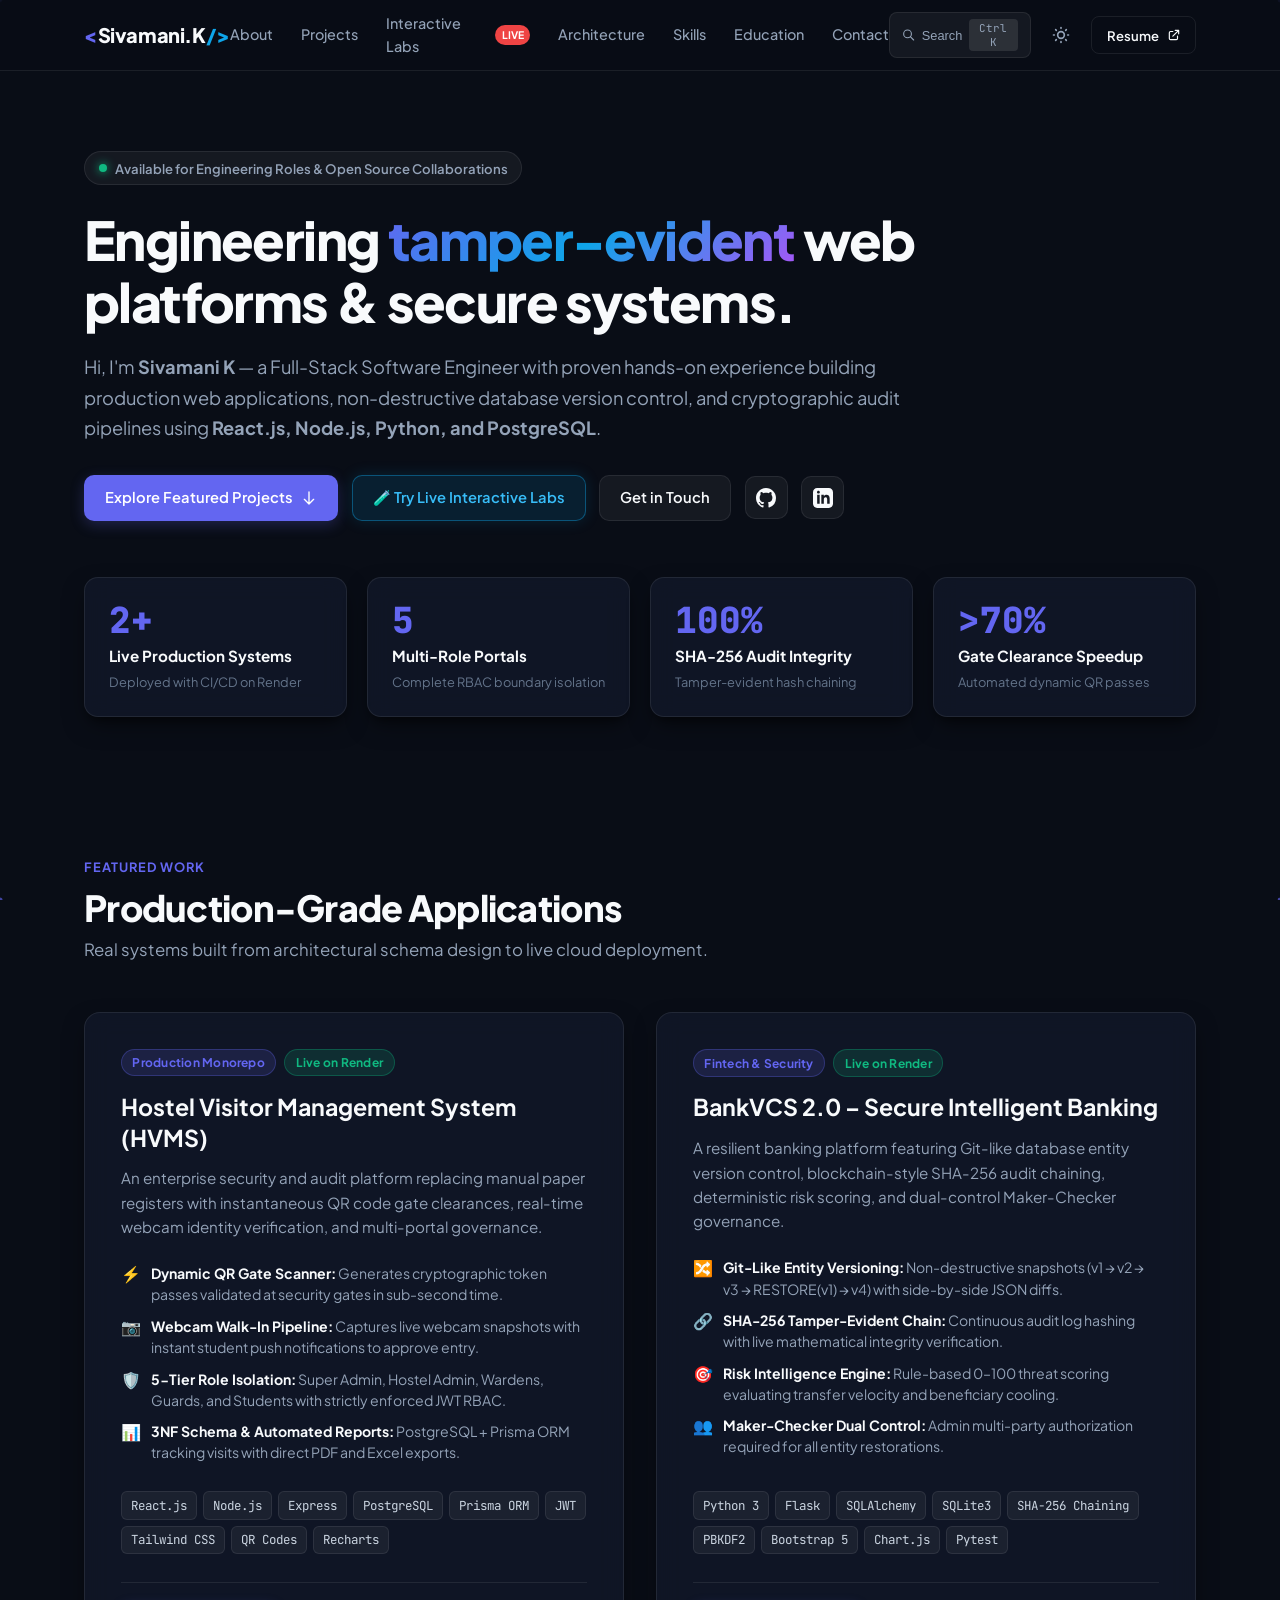
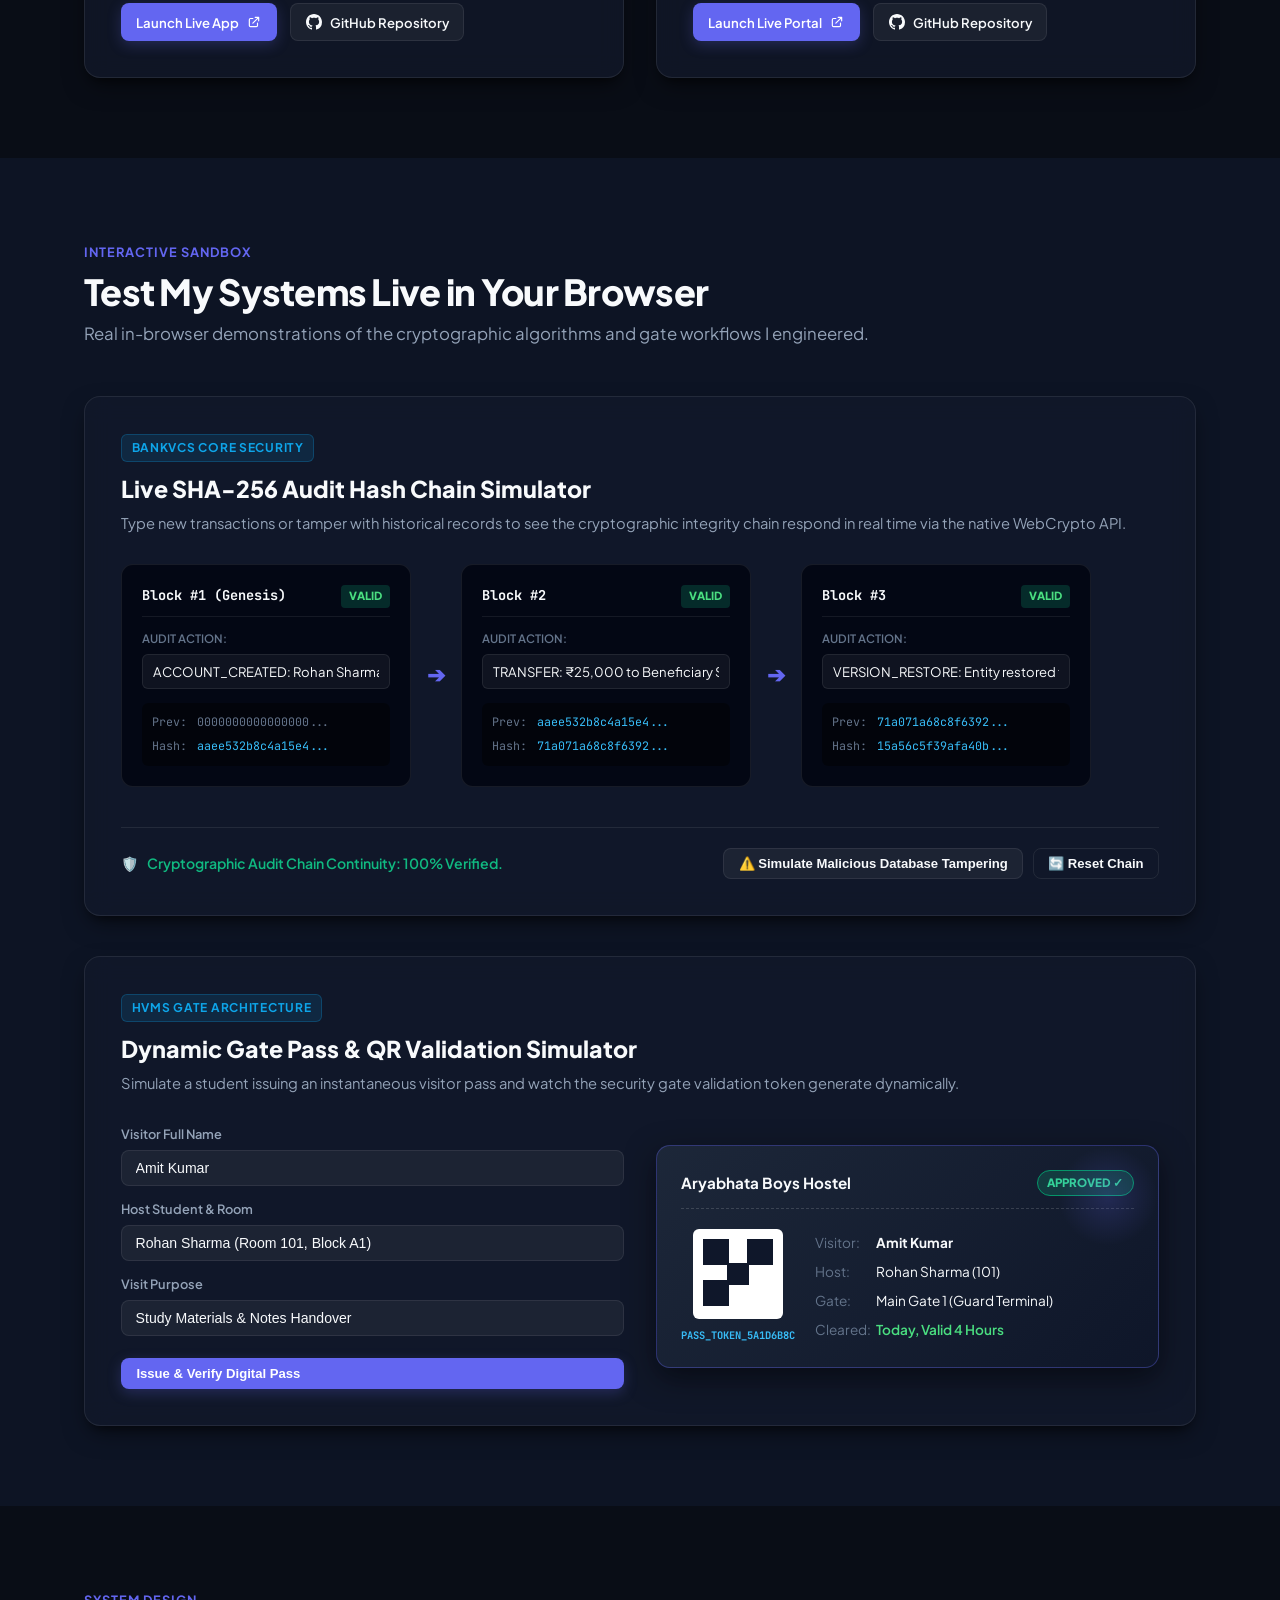
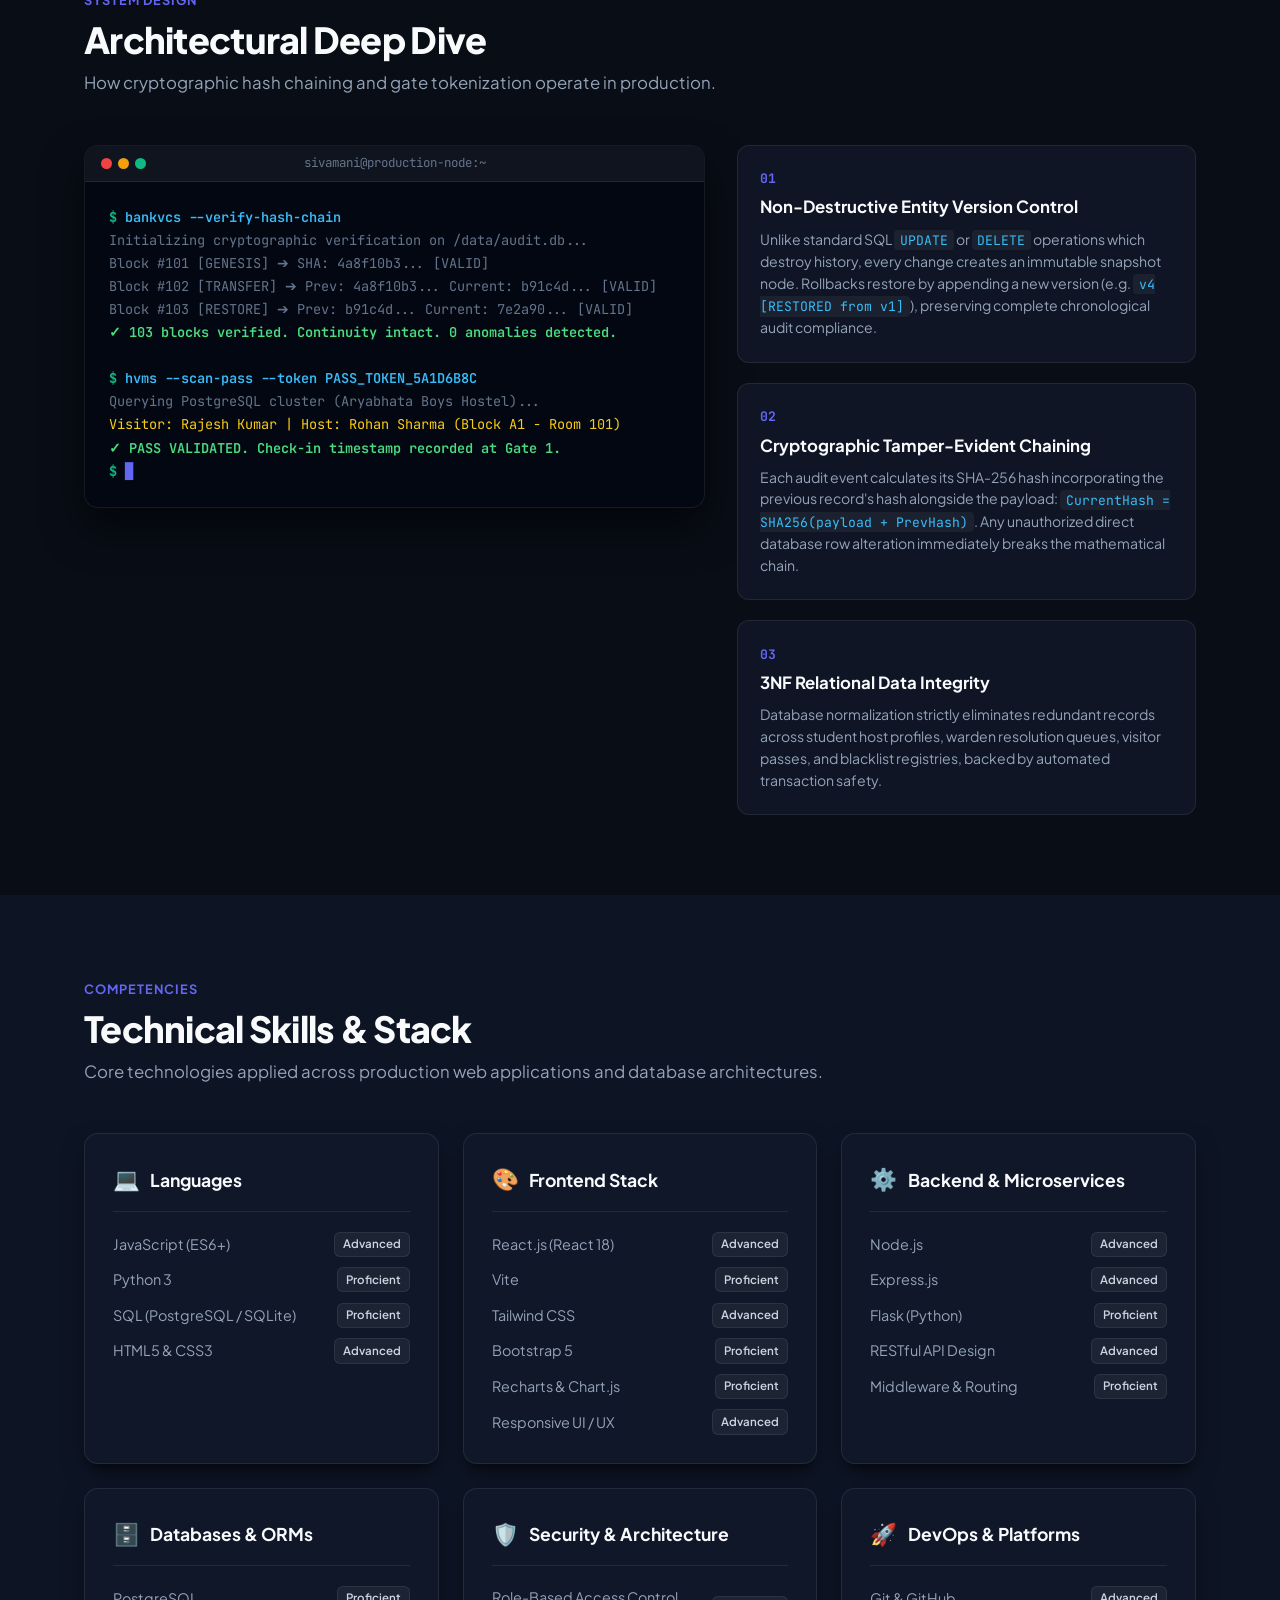
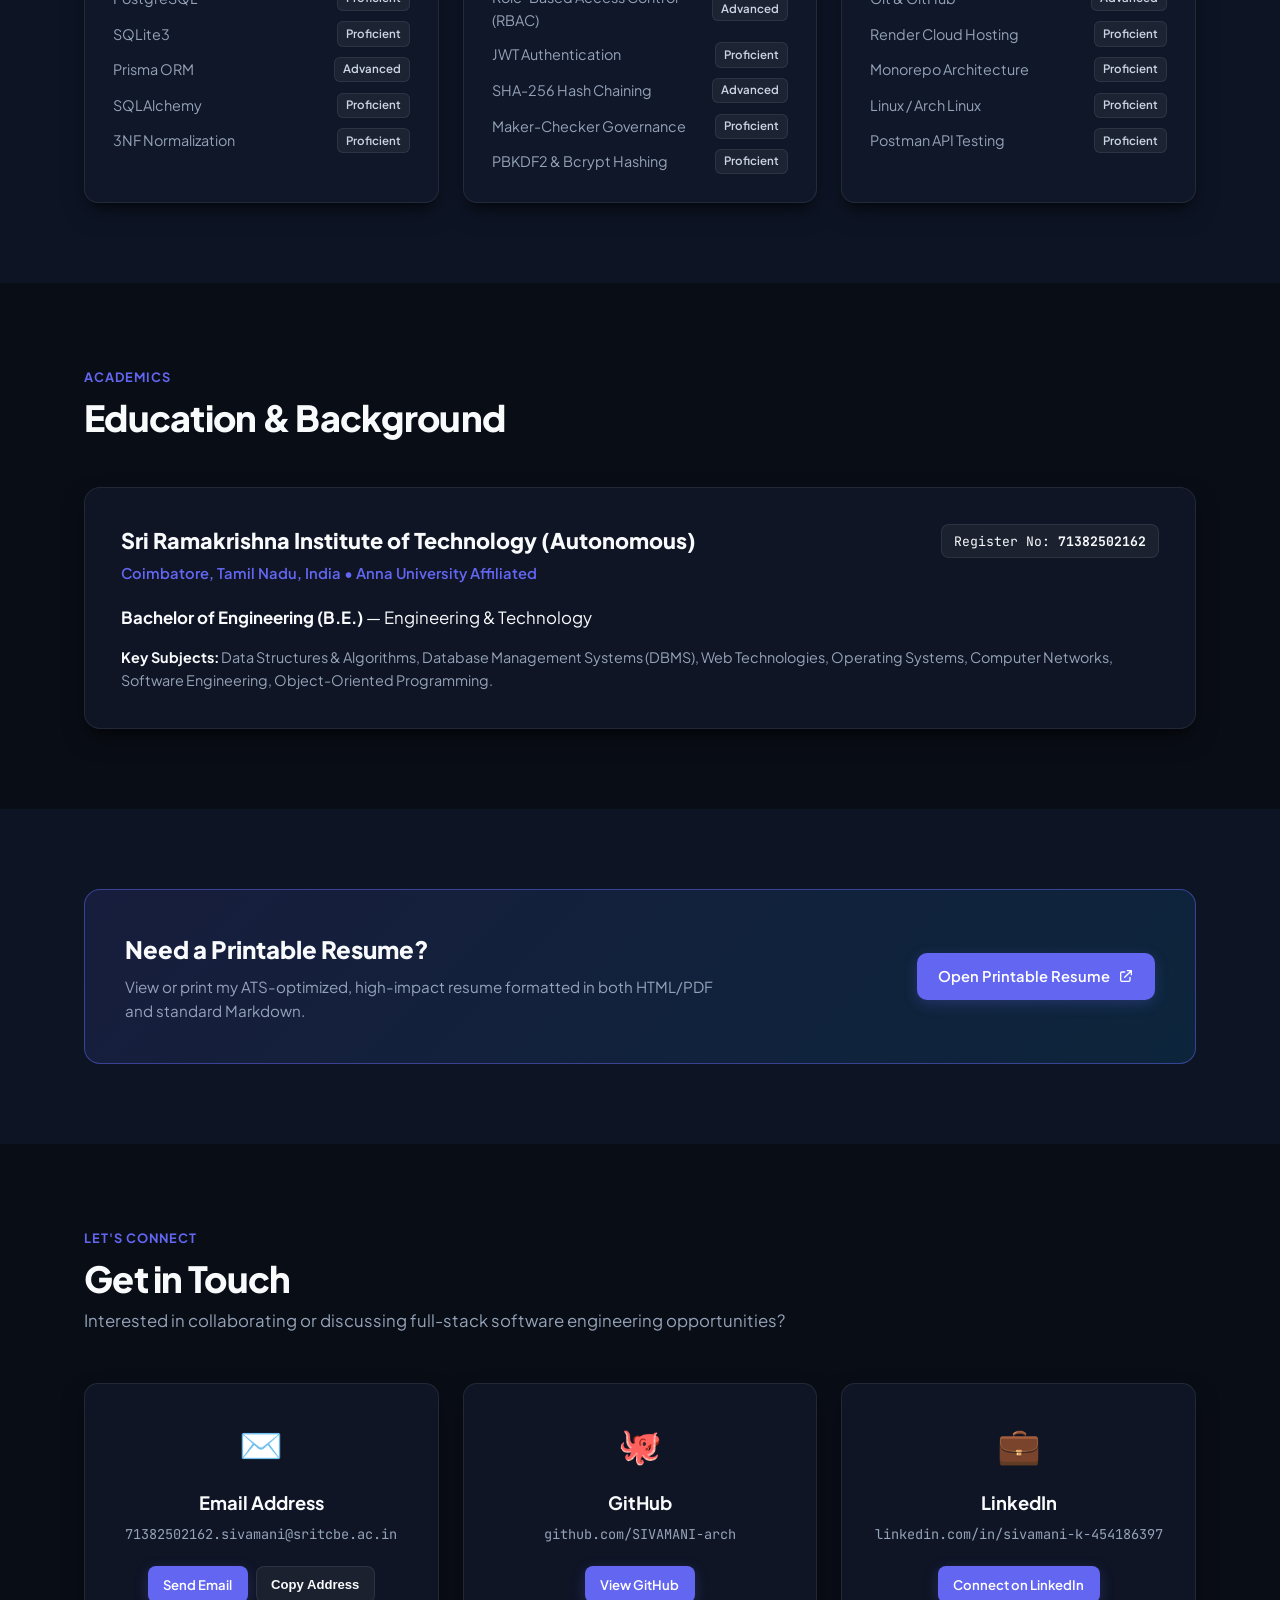
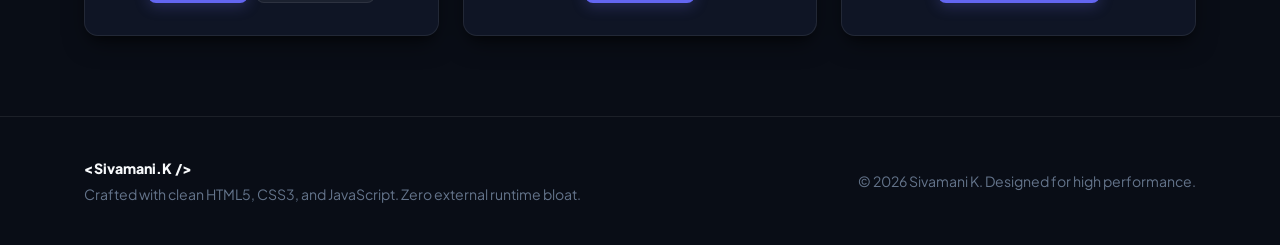
==== commit 077a2a64: "feat: add interactive SHA-256 lab, QR pass simulator, ambient canvas, and Command Palette" ====
--- a/index.html
+++ b/index.html
@@ -7,10 +7,13 @@
   <meta name="description" content="Portfolio of Sivamani K - Full-Stack Software Engineer specializing in React, Node.js, Python/Flask, PostgreSQL, and secure cryptographic architectures.">
   <link rel="preconnect" href="https://fonts.googleapis.com">
   <link rel="preconnect" href="https://fonts.gstatic.com" crossorigin>
-  <link href="https://fonts.googleapis.com/css2?family=Plus+Jakarta+Sans:wght@300;400;500;600;700;800&family=JetBrains+Mono:wght@400;500;600&display=swap" rel="stylesheet">
+  <link href="https://fonts.googleapis.com/css2?family=Plus+Jakarta+Sans:wght@300;400;500;600;700;800&family=JetBrains+Mono:wght@400;500;600;700&display=swap" rel="stylesheet">
   <link rel="stylesheet" href="style.css">
 </head>
 <body>
+
+  <!-- Ambient Interactive Background Canvas -->
+  <canvas id="ambient-canvas"></canvas>
 
   <!-- Navigation Bar -->
   <header class="navbar-wrapper">
@@ -22,6 +25,7 @@
       <div class="nav-menu" id="nav-menu">
         <a href="#about" class="nav-link">About</a>
         <a href="#projects" class="nav-link">Projects</a>
+        <a href="#labs" class="nav-link">Interactive Labs <span class="nav-hot">Live</span></a>
         <a href="#architecture" class="nav-link">Architecture</a>
         <a href="#skills" class="nav-link">Skills</a>
         <a href="#education" class="nav-link">Education</a>
@@ -29,6 +33,13 @@
       </div>
 
       <div class="nav-actions">
+        <!-- Quick Command Palette Button -->
+        <button id="cmd-palette-btn" class="cmd-pill" title="Press Ctrl + K / ⌘K to open command palette">
+          <svg width="14" height="14" fill="none" stroke="currentColor" viewBox="0 0 24 24"><path stroke-linecap="round" stroke-linejoin="round" stroke-width="2" d="M21 21l-6-6m2-5a7 7 0 11-14 0 7 7 0 0114 0z"></path></svg>
+          <span class="cmd-text">Search</span>
+          <kbd>Ctrl K</kbd>
+        </button>
+
         <button id="theme-toggle" class="btn-icon" aria-label="Toggle Theme" title="Toggle Light/Dark Theme">
           <svg class="sun-icon" fill="none" stroke="currentColor" viewBox="0 0 24 24"><path stroke-linecap="round" stroke-linejoin="round" stroke-width="2" d="M12 3v1m0 16v1m9-9h-1M4 12H3m15.364 6.364l-.707-.707M6.343 6.343l-.707-.707m12.728 0l-.707.707M6.343 17.657l-.707.707M16 12a4 4 0 11-8 0 4 4 0 018 0z"></path></svg>
           <svg class="moon-icon" fill="none" stroke="currentColor" viewBox="0 0 24 24"><path stroke-linecap="round" stroke-linejoin="round" stroke-width="2" d="M20.354 15.354A9 9 0 018.646 3.646 9.003 9.003 0 0012 21a9.003 9.003 0 008.354-5.646z"></path></svg>
@@ -52,21 +63,24 @@
       <div class="hero-content">
         <div class="status-badge">
           <span class="status-dot"></span>
-          <span>Available for Engineering Roles &amp; Opportunities</span>
+          <span>Available for Engineering Roles &amp; Open Source Collaborations</span>
         </div>
 
         <h1 class="hero-title">
-          Architecting <span class="gradient-text">production-grade</span> systems &amp; data security.
+          Engineering <span class="gradient-text">tamper-evident</span> web platforms &amp; secure systems.
         </h1>
 
         <p class="hero-subtitle">
-          Hi, I'm <strong>Sivamani K</strong> &mdash; a Full-Stack Software Engineer with deep hands-on expertise in building scalable web architectures, non-destructive database versioning, and cryptographic audit pipelines with <strong>React.js, Node.js, Python, and PostgreSQL</strong>.
+          Hi, I'm <strong>Sivamani K</strong> &mdash; a Full-Stack Software Engineer with proven hands-on experience building production web applications, non-destructive database version control, and cryptographic audit pipelines using <strong>React.js, Node.js, Python, and PostgreSQL</strong>.
         </p>
 
         <div class="hero-cta-group">
           <a href="#projects" class="btn btn-primary">
             <span>Explore Featured Projects</span>
             <svg width="16" height="16" fill="none" stroke="currentColor" viewBox="0 0 24 24"><path stroke-linecap="round" stroke-linejoin="round" stroke-width="2" d="M19 14l-7 7m0 0l-7-7m7 7V3"></path></svg>
+          </a>
+          <a href="#labs" class="btn btn-accent-glow">
+            <span>🧪 Try Live Interactive Labs</span>
           </a>
           <a href="#contact" class="btn btn-secondary">
             <span>Get in Touch</span>
@@ -133,7 +147,7 @@
           <div class="project-highlights">
             <div class="highlight-item">
               <span class="highlight-icon">⚡</span>
-              <span><strong>Dynamic QR Gate Scanner:</strong> Generates tamper-proof token passes validated at security gates in sub-second time.</span>
+              <span><strong>Dynamic QR Gate Scanner:</strong> Generates cryptographic token passes validated at security gates in sub-second time.</span>
             </div>
             <div class="highlight-item">
               <span class="highlight-icon">📷</span>
@@ -233,8 +247,151 @@
     </div>
   </section>
 
+  <!-- UNIQUE FEATURE: Interactive Engineering Labs Sandbox -->
+  <section class="section-padding bg-alt" id="labs">
+    <div class="container">
+      <div class="section-header">
+        <div class="section-tag">Interactive Sandbox</div>
+        <h2 class="section-title">Test My Systems Live in Your Browser</h2>
+        <p class="section-subtitle">Real in-browser demonstrations of the cryptographic algorithms and gate workflows I engineered.</p>
+      </div>
+
+      <div class="labs-container">
+        
+        <!-- Lab 1: BankVCS Cryptographic SHA-256 Hash Chain Verifier -->
+        <div class="lab-card">
+          <div class="lab-header">
+            <div class="lab-badge">BankVCS Core Security</div>
+            <h3 class="lab-title">Live SHA-256 Audit Hash Chain Simulator</h3>
+            <p class="lab-desc">Type new transactions or tamper with historical records to see the cryptographic integrity chain respond in real time via the native WebCrypto API.</p>
+          </div>
+
+          <div class="chain-visualizer" id="chain-visualizer">
+            <!-- Block 1 -->
+            <div class="block-card" id="block-1">
+              <div class="block-top">
+                <span class="block-index">Block #1 (Genesis)</span>
+                <span class="block-status valid">VALID</span>
+              </div>
+              <div class="block-data-field">
+                <label>Audit Action:</label>
+                <input type="text" class="block-input" value="ACCOUNT_CREATED: Rohan Sharma (Acc# 90012)" oninput="updateHashChain()">
+              </div>
+              <div class="block-hash-field">
+                <div class="hash-row"><span class="hash-label">Prev:</span> <span class="hash-val dim">0000000000000000...</span></div>
+                <div class="hash-row"><span class="hash-label">Hash:</span> <span class="hash-val" id="hash-1">calculating...</span></div>
+              </div>
+            </div>
+
+            <div class="chain-connector">➔</div>
+
+            <!-- Block 2 -->
+            <div class="block-card" id="block-2">
+              <div class="block-top">
+                <span class="block-index">Block #2</span>
+                <span class="block-status valid">VALID</span>
+              </div>
+              <div class="block-data-field">
+                <label>Audit Action:</label>
+                <input type="text" class="block-input" id="block-2-input" value="TRANSFER: ₹25,000 to Beneficiary Suresh" oninput="updateHashChain()">
+              </div>
+              <div class="block-hash-field">
+                <div class="hash-row"><span class="hash-label">Prev:</span> <span class="hash-val" id="prev-2">calculating...</span></div>
+                <div class="hash-row"><span class="hash-label">Hash:</span> <span class="hash-val" id="hash-2">calculating...</span></div>
+              </div>
+            </div>
+
+            <div class="chain-connector">➔</div>
+
+            <!-- Block 3 -->
+            <div class="block-card" id="block-3">
+              <div class="block-top">
+                <span class="block-index">Block #3</span>
+                <span class="block-status valid">VALID</span>
+              </div>
+              <div class="block-data-field">
+                <label>Audit Action:</label>
+                <input type="text" class="block-input" value="VERSION_RESTORE: Entity restored to v1" oninput="updateHashChain()">
+              </div>
+              <div class="block-hash-field">
+                <div class="hash-row"><span class="hash-label">Prev:</span> <span class="hash-val" id="prev-3">calculating...</span></div>
+                <div class="hash-row"><span class="hash-label">Hash:</span> <span class="hash-val" id="hash-3">calculating...</span></div>
+              </div>
+            </div>
+          </div>
+
+          <div class="lab-actions">
+            <div class="chain-banner" id="chain-status-banner">
+              <span class="banner-icon">🛡️</span>
+              <span id="chain-status-text">Cryptographic Audit Chain Continuity: 100% Verified.</span>
+            </div>
+            <div class="lab-btn-group">
+              <button class="btn btn-sm btn-secondary" onclick="simulateTampering()">⚠️ Simulate Malicious Database Tampering</button>
+              <button class="btn btn-sm btn-outline" onclick="resetHashChain()">🔄 Reset Chain</button>
+            </div>
+          </div>
+        </div>
+
+        <!-- Lab 2: HVMS QR Gate Pass Generator -->
+        <div class="lab-card">
+          <div class="lab-header">
+            <div class="lab-badge">HVMS Gate Architecture</div>
+            <h3 class="lab-title">Dynamic Gate Pass &amp; QR Validation Simulator</h3>
+            <p class="lab-desc">Simulate a student issuing an instantaneous visitor pass and watch the security gate validation token generate dynamically.</p>
+          </div>
+
+          <div class="pass-simulator-grid">
+            <div class="pass-form">
+              <div class="input-group">
+                <label>Visitor Full Name</label>
+                <input type="text" id="sim-visitor-name" value="Amit Kumar" class="form-control">
+              </div>
+              <div class="input-group">
+                <label>Host Student &amp; Room</label>
+                <input type="text" id="sim-host-name" value="Rohan Sharma (Room 101, Block A1)" class="form-control">
+              </div>
+              <div class="input-group">
+                <label>Visit Purpose</label>
+                <input type="text" id="sim-purpose" value="Study Materials &amp; Notes Handover" class="form-control">
+              </div>
+              <button class="btn btn-sm btn-primary" onclick="generateSimPass()" style="margin-top: 0.5rem; width: 100%;">
+                <span>Issue &amp; Verify Digital Pass</span>
+              </button>
+            </div>
+
+            <!-- Digital Pass Card Output -->
+            <div class="digital-pass-card" id="digital-pass-card">
+              <div class="pass-top">
+                <div class="pass-institution">Aryabhata Boys Hostel</div>
+                <div class="pass-status-pill approved" id="pass-status-pill">APPROVED ✓</div>
+              </div>
+              <div class="pass-body">
+                <div class="pass-qr-box">
+                  <div class="mock-qr-code">
+                    <div class="qr-square q1"></div>
+                    <div class="qr-square q2"></div>
+                    <div class="qr-square q3"></div>
+                    <div class="qr-center-pattern"></div>
+                  </div>
+                  <div class="pass-token-text" id="pass-token-display">PASS_TOKEN_5A1D6B8C</div>
+                </div>
+                <div class="pass-meta">
+                  <div class="meta-row"><span class="m-label">Visitor:</span> <strong id="pass-visitor-display">Amit Kumar</strong></div>
+                  <div class="meta-row"><span class="m-label">Host:</span> <span id="pass-host-display">Rohan Sharma (101)</span></div>
+                  <div class="meta-row"><span class="m-label">Gate:</span> <span>Main Gate 1 (Guard Terminal)</span></div>
+                  <div class="meta-row"><span class="m-label">Cleared:</span> <span class="t-success" id="pass-time-display">Today, Valid 4 Hours</span></div>
+                </div>
+              </div>
+            </div>
+          </div>
+        </div>
+
+      </div>
+    </div>
+  </section>
+
   <!-- Interactive Terminal & Architecture Section -->
-  <section class="section-padding bg-alt" id="architecture">
+  <section class="section-padding" id="architecture">
     <div class="container">
       <div class="section-header">
         <div class="section-tag">System Design</div>
@@ -294,7 +451,7 @@
   </section>
 
   <!-- Technical Skills Section -->
-  <section class="section-padding" id="skills">
+  <section class="section-padding bg-alt" id="skills">
     <div class="container">
       <div class="section-header">
         <div class="section-tag">Competencies</div>
@@ -393,7 +550,7 @@
   </section>
 
   <!-- Education Section -->
-  <section class="section-padding bg-alt" id="education">
+  <section class="section-padding" id="education">
     <div class="container">
       <div class="section-header">
         <div class="section-tag">Academics</div>
@@ -422,7 +579,7 @@
   </section>
 
   <!-- Resume Preview Strip -->
-  <section class="section-padding" id="resume-banner">
+  <section class="section-padding bg-alt" id="resume-banner">
     <div class="container">
       <div class="resume-cta-box">
         <div class="resume-cta-text">
@@ -440,7 +597,7 @@
   </section>
 
   <!-- Contact Section -->
-  <section class="section-padding bg-alt" id="contact">
+  <section class="section-padding" id="contact">
     <div class="container">
       <div class="section-header">
         <div class="section-tag">Let's Connect</div>
@@ -487,13 +644,100 @@
     <div class="container footer-container">
       <div class="footer-left">
         <div class="footer-logo">&lt;Sivamani.K /&gt;</div>
-        <p>Built with clean HTML5, CSS3, and JavaScript. Zero bloated dependencies.</p>
+        <p>Crafted with clean HTML5, CSS3, and JavaScript. Zero external runtime bloat.</p>
       </div>
       <div class="footer-right">
-        <p>&copy; 2026 Sivamani K. All rights reserved.</p>
+        <p>&copy; 2026 Sivamani K. Designed for high performance.</p>
       </div>
     </div>
   </footer>
+
+  <!-- Command Palette Modal (Ctrl + K) -->
+  <div class="cmd-overlay" id="cmd-overlay">
+    <div class="cmd-modal">
+      <div class="cmd-search-bar">
+        <svg width="18" height="18" fill="none" stroke="currentColor" viewBox="0 0 24 24"><path stroke-linecap="round" stroke-linejoin="round" stroke-width="2" d="M21 21l-6-6m2-5a7 7 0 11-14 0 7 7 0 0114 0z"></path></svg>
+        <input type="text" id="cmd-input" placeholder="Type a command or jump to section..." autocomplete="off">
+        <span class="cmd-esc-tag">ESC</span>
+      </div>
+
+      <div class="cmd-results" id="cmd-results">
+        <div class="cmd-group-title">Navigation &amp; Actions</div>
+        
+        <div class="cmd-item" onclick="executeCmd('resume')">
+          <span class="cmd-icon">📄</span>
+          <div class="cmd-info">
+            <div class="cmd-name">Open Printable Resume</div>
+            <div class="cmd-desc">View ATS-optimized HTML &amp; PDF resume</div>
+          </div>
+          <span class="cmd-badge">Jump</span>
+        </div>
+
+        <div class="cmd-item" onclick="executeCmd('hvms')">
+          <span class="cmd-icon">⚡</span>
+          <div class="cmd-info">
+            <div class="cmd-name">Launch HVMS Live Production App</div>
+            <div class="cmd-desc">Hostel Visitor Management System on Render</div>
+          </div>
+          <span class="cmd-badge">External</span>
+        </div>
+
+        <div class="cmd-item" onclick="executeCmd('bankvcs')">
+          <span class="cmd-icon">🏦</span>
+          <div class="cmd-info">
+            <div class="cmd-name">Launch BankVCS 2.0 Live Portal</div>
+            <div class="cmd-desc">Intelligent Banking &amp; Version Control</div>
+          </div>
+          <span class="cmd-badge">External</span>
+        </div>
+
+        <div class="cmd-item" onclick="executeCmd('labs')">
+          <span class="cmd-icon">🧪</span>
+          <div class="cmd-info">
+            <div class="cmd-name">Jump to Interactive Labs</div>
+            <div class="cmd-desc">Try SHA-256 hash chaining &amp; QR Pass simulator</div>
+          </div>
+          <span class="cmd-badge">Jump</span>
+        </div>
+
+        <div class="cmd-item" onclick="executeCmd('copy-email')">
+          <span class="cmd-icon">✉️</span>
+          <div class="cmd-info">
+            <div class="cmd-name">Copy Institutional Email</div>
+            <div class="cmd-desc">71382502162.sivamani@sritcbe.ac.in</div>
+          </div>
+          <span class="cmd-badge">Action</span>
+        </div>
+
+        <div class="cmd-item" onclick="executeCmd('github')">
+          <span class="cmd-icon">🐙</span>
+          <div class="cmd-info">
+            <div class="cmd-name">Open GitHub Profile</div>
+            <div class="cmd-desc">github.com/SIVAMANI-arch</div>
+          </div>
+          <span class="cmd-badge">External</span>
+        </div>
+
+        <div class="cmd-item" onclick="executeCmd('linkedin')">
+          <span class="cmd-icon">💼</span>
+          <div class="cmd-info">
+            <div class="cmd-name">Open LinkedIn Profile</div>
+            <div class="cmd-desc">linkedin.com/in/sivamani-k-454186397</div>
+          </div>
+          <span class="cmd-badge">External</span>
+        </div>
+
+        <div class="cmd-item" onclick="executeCmd('theme')">
+          <span class="cmd-icon">🌓</span>
+          <div class="cmd-info">
+            <div class="cmd-name">Toggle Dark / Light Mode</div>
+            <div class="cmd-desc">Switch interface theme preference</div>
+          </div>
+          <span class="cmd-badge">Action</span>
+        </div>
+      </div>
+    </div>
+  </div>
 
   <script src="script.js"></script>
 </body>
--- a/style.css
+++ b/style.css
@@ -1,12 +1,12 @@
-/* Modern Portfolio Stylesheet - Sivamani K */
+/* Modern Portfolio Stylesheet - Sivamani K (Enhanced & Unique) */
 
 :root {
   /* Color Palette - Dark Theme (Default) */
   --bg-main: #090d16;
-  --bg-alt: #0f172a;
-  --card-bg: rgba(22, 30, 49, 0.75);
+  --bg-alt: #0d1424;
+  --card-bg: rgba(18, 26, 44, 0.72);
   --card-border: rgba(255, 255, 255, 0.08);
-  --card-hover-border: rgba(99, 102, 241, 0.4);
+  --card-hover-border: rgba(99, 102, 241, 0.5);
   
   --text-main: #f8fafc;
   --text-muted: #94a3b8;
@@ -19,6 +19,8 @@
   --accent: #38bdf8;
   --success: #10b981;
   --success-glow: rgba(16, 185, 129, 0.2);
+  --warning: #f59e0b;
+  --danger: #ef4444;
   
   --nav-bg: rgba(9, 13, 22, 0.85);
   --tag-bg: rgba(255, 255, 255, 0.05);
@@ -26,7 +28,7 @@
   
   --terminal-bg: #030712;
   --shadow-card: 0 10px 25px -5px rgba(0, 0, 0, 0.5), 0 8px 10px -6px rgba(0, 0, 0, 0.5);
-  --shadow-glow: 0 0 30px rgba(99, 102, 241, 0.2);
+  --shadow-glow: 0 0 35px rgba(99, 102, 241, 0.22);
 }
 
 [data-theme="light"] {
@@ -47,6 +49,8 @@
   --accent: #0284c7;
   --success: #059669;
   --success-glow: rgba(5, 150, 105, 0.15);
+  --warning: #d97706;
+  --danger: #dc2626;
   
   --nav-bg: rgba(255, 255, 255, 0.9);
   --tag-bg: #f1f5f9;
@@ -54,7 +58,7 @@
   
   --terminal-bg: #0f172a;
   --shadow-card: 0 10px 25px -5px rgba(0, 0, 0, 0.06), 0 8px 10px -6px rgba(0, 0, 0, 0.04);
-  --shadow-glow: 0 0 25px rgba(79, 70, 229, 0.1);
+  --shadow-glow: 0 0 25px rgba(79, 70, 229, 0.12);
 }
 
 /* Base Reset */
@@ -77,6 +81,19 @@
   overflow-x: hidden;
   transition: background-color 0.3s ease, color 0.3s ease;
   -webkit-font-smoothing: antialiased;
+  position: relative;
+}
+
+/* Ambient Canvas */
+#ambient-canvas {
+  position: fixed;
+  top: 0;
+  left: 0;
+  width: 100vw;
+  height: 100vh;
+  pointer-events: none;
+  z-index: 0;
+  opacity: 0.65;
 }
 
 .container {
@@ -84,11 +101,13 @@
   max-width: 1160px;
   margin: 0 auto;
   padding: 0 1.5rem;
+  position: relative;
+  z-index: 1;
 }
 
 /* Typography Helpers */
 .gradient-text {
-  background: linear-gradient(135deg, var(--primary) 0%, var(--secondary) 100%);
+  background: linear-gradient(135deg, var(--primary) 0%, var(--secondary) 50%, #a855f7 100%);
   -webkit-background-clip: text;
   -webkit-text-fill-color: transparent;
 }
@@ -121,6 +140,20 @@
   box-shadow: 0 6px 20px var(--primary-glow);
 }
 
+.btn-accent-glow {
+  background: rgba(14, 165, 233, 0.12);
+  color: var(--accent);
+  border: 1px solid rgba(14, 165, 233, 0.4);
+  box-shadow: 0 0 15px rgba(14, 165, 233, 0.15);
+}
+
+.btn-accent-glow:hover {
+  background: rgba(14, 165, 233, 0.22);
+  border-color: var(--accent);
+  transform: translateY(-2px);
+  box-shadow: 0 0 25px rgba(14, 165, 233, 0.3);
+}
+
 .btn-secondary {
   background: var(--tag-bg);
   color: var(--text-main);
@@ -215,17 +248,13 @@
   align-items: center;
 }
 
-.logo-bracket {
-  color: var(--primary);
-}
-
-.logo-accent {
-  color: var(--secondary);
-}
+.logo-bracket { color: var(--primary); }
+.logo-accent { color: var(--secondary); }
 
 .nav-menu {
   display: flex;
   gap: 1.75rem;
+  align-items: center;
 }
 
 .nav-link {
@@ -234,10 +263,21 @@
   color: var(--text-muted);
   text-decoration: none;
   transition: color 0.2s;
-}
-
-.nav-link:hover {
-  color: var(--primary);
+  display: inline-flex;
+  align-items: center;
+  gap: 0.35rem;
+}
+
+.nav-link:hover { color: var(--primary); }
+
+.nav-hot {
+  font-size: 0.65rem;
+  font-weight: 700;
+  background: #ef4444;
+  color: #fff;
+  padding: 0.1rem 0.4rem;
+  border-radius: 9999px;
+  text-transform: uppercase;
 }
 
 .nav-actions {
@@ -246,19 +286,39 @@
   gap: 0.75rem;
 }
 
+/* Command Palette Pill */
+.cmd-pill {
+  display: inline-flex;
+  align-items: center;
+  gap: 0.4rem;
+  background: var(--tag-bg);
+  border: 1px solid var(--card-border);
+  padding: 0.38rem 0.75rem;
+  border-radius: 8px;
+  color: var(--text-muted);
+  font-size: 0.8rem;
+  cursor: pointer;
+  transition: all 0.2s;
+}
+
+.cmd-pill:hover {
+  border-color: var(--primary);
+  color: var(--text-main);
+}
+
+.cmd-pill kbd {
+  font-family: 'JetBrains Mono', monospace;
+  font-size: 0.68rem;
+  background: rgba(255, 255, 255, 0.1);
+  padding: 0.1rem 0.3rem;
+  border-radius: 4px;
+}
+
 /* Sun/Moon Theme Toggle Icons */
-[data-theme="dark"] .sun-icon {
-  display: block;
-}
-[data-theme="dark"] .moon-icon {
-  display: none;
-}
-[data-theme="light"] .sun-icon {
-  display: none;
-}
-[data-theme="light"] .moon-icon {
-  display: block;
-}
+[data-theme="dark"] .sun-icon { display: block; }
+[data-theme="dark"] .moon-icon { display: none; }
+[data-theme="light"] .sun-icon { display: none; }
+[data-theme="light"] .moon-icon { display: block; }
 
 /* Mobile Toggle */
 .mobile-toggle {
@@ -290,9 +350,7 @@
   gap: 3.5rem;
 }
 
-.hero-content {
-  max-width: 820px;
-}
+.hero-content { max-width: 840px; }
 
 .status-badge {
   display: inline-flex;
@@ -324,7 +382,7 @@
 }
 
 .hero-title {
-  font-size: 3.25rem;
+  font-size: 3.35rem;
   font-weight: 800;
   letter-spacing: -0.03em;
   line-height: 1.15;
@@ -332,7 +390,7 @@
 }
 
 .hero-subtitle {
-  font-size: 1.12rem;
+  font-size: 1.14rem;
   color: var(--text-muted);
   line-height: 1.65;
   margin-bottom: 2rem;
@@ -341,7 +399,7 @@
 .hero-cta-group {
   display: flex;
   align-items: center;
-  gap: 1rem;
+  gap: 0.85rem;
   flex-wrap: wrap;
 }
 
@@ -357,7 +415,7 @@
   border: 1px solid var(--card-border);
   border-radius: 14px;
   padding: 1.5rem;
-  backdrop-filter: blur(8px);
+  backdrop-filter: blur(12px);
   box-shadow: var(--shadow-card);
   transition: transform 0.2s, border-color 0.2s;
 }
@@ -368,7 +426,7 @@
 }
 
 .metric-num {
-  font-size: 2.2rem;
+  font-size: 2.25rem;
   font-weight: 800;
   font-family: 'JetBrains Mono', monospace;
   color: var(--primary);
@@ -389,17 +447,9 @@
 }
 
 /* Section Common Styling */
-.section-padding {
-  padding: 5rem 0;
-}
-
-.bg-alt {
-  background-color: var(--bg-alt);
-}
-
-.section-header {
-  margin-bottom: 3rem;
-}
+.section-padding { padding: 5rem 0; }
+.bg-alt { background-color: var(--bg-alt); }
+.section-header { margin-bottom: 3rem; }
 
 .section-tag {
   display: inline-block;
@@ -440,7 +490,7 @@
   flex-direction: column;
   box-shadow: var(--shadow-card);
   transition: all 0.3s cubic-bezier(0.4, 0, 0.2, 1);
-  backdrop-filter: blur(8px);
+  backdrop-filter: blur(12px);
 }
 
 .project-card:hover {
@@ -507,9 +557,7 @@
   line-height: 1.5;
 }
 
-.highlight-item strong {
-  color: var(--text-main);
-}
+.highlight-item strong { color: var(--text-main); }
 
 .highlight-icon {
   font-size: 1rem;
@@ -540,6 +588,359 @@
   gap: 0.85rem;
   padding-top: 1.25rem;
   border-top: 1px solid var(--card-border);
+}
+
+/* ====================================================
+   UNIQUE FEATURE: INTERACTIVE ENGINEERING LABS
+   ==================================================== */
+.labs-container {
+  display: flex;
+  flex-direction: column;
+  gap: 2.5rem;
+}
+
+.lab-card {
+  background: var(--card-bg);
+  border: 1px solid var(--card-border);
+  border-radius: 16px;
+  padding: 2.25rem;
+  backdrop-filter: blur(12px);
+  box-shadow: var(--shadow-card);
+}
+
+.lab-header {
+  margin-bottom: 1.75rem;
+}
+
+.lab-badge {
+  display: inline-block;
+  font-size: 0.75rem;
+  font-weight: 700;
+  text-transform: uppercase;
+  letter-spacing: 0.06em;
+  color: var(--secondary);
+  background: rgba(14, 165, 233, 0.12);
+  padding: 0.2rem 0.6rem;
+  border-radius: 6px;
+  margin-bottom: 0.5rem;
+  border: 1px solid rgba(14, 165, 233, 0.25);
+}
+
+.lab-title {
+  font-size: 1.45rem;
+  font-weight: 800;
+  margin-bottom: 0.35rem;
+  color: var(--text-main);
+}
+
+.lab-desc {
+  font-size: 0.92rem;
+  color: var(--text-muted);
+}
+
+/* Hash Chain Visualizer */
+.chain-visualizer {
+  display: flex;
+  align-items: center;
+  gap: 1rem;
+  overflow-x: auto;
+  padding-bottom: 1rem;
+}
+
+.block-card {
+  background: rgba(3, 7, 18, 0.85);
+  border: 1px solid var(--card-border);
+  border-radius: 12px;
+  padding: 1.25rem;
+  min-width: 290px;
+  flex-shrink: 0;
+  transition: all 0.3s;
+}
+
+.block-card.tampered {
+  border-color: var(--danger) !important;
+  background: rgba(220, 38, 38, 0.08) !important;
+  box-shadow: 0 0 20px rgba(239, 68, 68, 0.3);
+}
+
+.block-top {
+  display: flex;
+  justify-content: space-between;
+  align-items: center;
+  margin-bottom: 0.85rem;
+  padding-bottom: 0.5rem;
+  border-bottom: 1px solid rgba(255, 255, 255, 0.07);
+}
+
+.block-index {
+  font-family: 'JetBrains Mono', monospace;
+  font-size: 0.85rem;
+  font-weight: 700;
+  color: var(--text-main);
+}
+
+.block-status {
+  font-size: 0.7rem;
+  font-weight: 800;
+  padding: 0.15rem 0.5rem;
+  border-radius: 4px;
+}
+
+.block-status.valid {
+  background: rgba(16, 185, 129, 0.2);
+  color: #4ade80;
+}
+
+.block-status.tampered {
+  background: rgba(239, 68, 68, 0.2);
+  color: #f87171;
+}
+
+.block-data-field {
+  margin-bottom: 0.85rem;
+}
+
+.block-data-field label {
+  display: block;
+  font-size: 0.72rem;
+  font-weight: 600;
+  text-transform: uppercase;
+  color: var(--text-dim);
+  margin-bottom: 0.35rem;
+}
+
+.block-input {
+  width: 100%;
+  background: rgba(255, 255, 255, 0.05);
+  border: 1px solid var(--card-border);
+  padding: 0.5rem 0.65rem;
+  border-radius: 6px;
+  color: var(--text-main);
+  font-size: 0.82rem;
+  font-family: 'Plus Jakarta Sans', sans-serif;
+  outline: none;
+}
+
+.block-input:focus {
+  border-color: var(--primary);
+}
+
+.block-hash-field {
+  background: rgba(0, 0, 0, 0.4);
+  padding: 0.65rem;
+  border-radius: 6px;
+  font-family: 'JetBrains Mono', monospace;
+  font-size: 0.73rem;
+  display: flex;
+  flex-direction: column;
+  gap: 0.3rem;
+}
+
+.hash-row {
+  display: flex;
+  gap: 0.4rem;
+}
+
+.hash-label {
+  color: var(--text-dim);
+  width: 38px;
+}
+
+.hash-val {
+  color: var(--accent);
+  word-break: break-all;
+}
+
+.hash-val.dim {
+  color: var(--text-dim);
+}
+
+.chain-connector {
+  font-size: 1.4rem;
+  color: var(--primary);
+  font-weight: 700;
+  flex-shrink: 0;
+}
+
+.lab-actions {
+  display: flex;
+  justify-content: space-between;
+  align-items: center;
+  flex-wrap: wrap;
+  gap: 1rem;
+  margin-top: 1.5rem;
+  padding-top: 1.25rem;
+  border-top: 1px solid var(--card-border);
+}
+
+.chain-banner {
+  display: flex;
+  align-items: center;
+  gap: 0.5rem;
+  font-size: 0.88rem;
+  font-weight: 600;
+  color: var(--success);
+}
+
+.chain-banner.tampered {
+  color: var(--danger);
+}
+
+.lab-btn-group {
+  display: flex;
+  gap: 0.6rem;
+}
+
+/* HVMS Digital Gate Pass Simulator */
+.pass-simulator-grid {
+  display: grid;
+  grid-template-columns: 1fr 1fr;
+  gap: 2rem;
+  align-items: center;
+}
+
+.pass-form {
+  display: flex;
+  flex-direction: column;
+  gap: 0.85rem;
+}
+
+.input-group label {
+  display: block;
+  font-size: 0.8rem;
+  font-weight: 600;
+  color: var(--text-muted);
+  margin-bottom: 0.35rem;
+}
+
+.form-control {
+  width: 100%;
+  background: var(--tag-bg);
+  border: 1px solid var(--card-border);
+  padding: 0.55rem 0.85rem;
+  border-radius: 8px;
+  color: var(--text-main);
+  font-size: 0.88rem;
+  outline: none;
+}
+
+.form-control:focus {
+  border-color: var(--primary);
+}
+
+.digital-pass-card {
+  background: linear-gradient(135deg, rgba(30, 41, 59, 0.95), rgba(15, 23, 42, 0.95));
+  border: 1.5px solid rgba(99, 102, 241, 0.35);
+  border-radius: 14px;
+  padding: 1.5rem;
+  box-shadow: 0 10px 30px rgba(0, 0, 0, 0.5);
+  position: relative;
+  overflow: hidden;
+}
+
+.digital-pass-card::after {
+  content: "";
+  position: absolute;
+  top: 0;
+  right: 0;
+  width: 100px;
+  height: 100px;
+  background: radial-gradient(circle, rgba(99, 102, 241, 0.2) 0%, transparent 70%);
+  pointer-events: none;
+}
+
+.pass-top {
+  display: flex;
+  justify-content: space-between;
+  align-items: center;
+  margin-bottom: 1.25rem;
+  border-bottom: 1px dashed rgba(255, 255, 255, 0.15);
+  padding-bottom: 0.75rem;
+}
+
+.pass-institution {
+  font-size: 0.95rem;
+  font-weight: 700;
+  color: var(--text-main);
+}
+
+.pass-status-pill {
+  font-size: 0.72rem;
+  font-weight: 800;
+  padding: 0.2rem 0.6rem;
+  border-radius: 9999px;
+}
+
+.pass-status-pill.approved {
+  background: rgba(16, 185, 129, 0.2);
+  color: #34d399;
+  border: 1px solid #059669;
+}
+
+.pass-body {
+  display: flex;
+  gap: 1.25rem;
+  align-items: center;
+}
+
+.pass-qr-box {
+  display: flex;
+  flex-direction: column;
+  align-items: center;
+  gap: 0.45rem;
+}
+
+.mock-qr-code {
+  width: 90px;
+  height: 90px;
+  background: #ffffff;
+  border-radius: 6px;
+  padding: 6px;
+  position: relative;
+  display: grid;
+  grid-template-columns: 1fr 1fr;
+  gap: 4px;
+}
+
+.qr-square {
+  background: #0f172a;
+  border-radius: 2px;
+}
+.qr-square.q1 { width: 34px; height: 34px; border: 4px solid #ffffff; }
+.qr-square.q2 { width: 34px; height: 34px; border: 4px solid #ffffff; justify-self: end; }
+.qr-square.q3 { width: 34px; height: 34px; border: 4px solid #ffffff; }
+.qr-center-pattern {
+  position: absolute;
+  top: 50%;
+  left: 50%;
+  transform: translate(-50%, -50%);
+  width: 22px;
+  height: 22px;
+  background: #0f172a;
+}
+
+.pass-token-text {
+  font-family: 'JetBrains Mono', monospace;
+  font-size: 0.65rem;
+  font-weight: 700;
+  color: var(--accent);
+}
+
+.pass-meta {
+  display: flex;
+  flex-direction: column;
+  gap: 0.45rem;
+  font-size: 0.85rem;
+}
+
+.meta-row {
+  display: flex;
+  gap: 0.4rem;
+}
+
+.m-label {
+  color: var(--text-dim);
+  width: 55px;
 }
 
 /* System Design & Architecture Section */
@@ -568,16 +969,9 @@
   border-bottom: 1px solid rgba(255, 255, 255, 0.08);
 }
 
-.terminal-dots {
-  display: flex;
-  gap: 6px;
-}
-
-.dot {
-  width: 11px;
-  height: 11px;
-  border-radius: 50%;
-}
+.terminal-dots { display: flex; gap: 6px; }
+
+.dot { width: 11px; height: 11px; border-radius: 50%; }
 .dot.red { background: #ef4444; }
 .dot.yellow { background: #f59e0b; }
 .dot.green { background: #10b981; }
@@ -599,28 +993,11 @@
   color: #e2e8f0;
 }
 
-.t-prompt {
-  color: #10b981;
-  font-weight: 700;
-}
-
-.t-cmd {
-  color: #38bdf8;
-  font-weight: 600;
-}
-
-.t-dim {
-  color: #64748b;
-}
-
-.t-info {
-  color: #facc15;
-}
-
-.t-success {
-  color: #4ade80;
-  font-weight: 600;
-}
+.t-prompt { color: #10b981; font-weight: 700; }
+.t-cmd { color: #38bdf8; font-weight: 600; }
+.t-dim { color: #64748b; }
+.t-info { color: #facc15; }
+.t-success { color: #4ade80; font-weight: 600; }
 
 .t-cursor {
   animation: blink 1s step-end infinite;
@@ -706,9 +1083,7 @@
   border-bottom: 1px solid var(--card-border);
 }
 
-.box-icon {
-  font-size: 1.35rem;
-}
+.box-icon { font-size: 1.35rem; }
 
 .skills-box-header h3 {
   font-size: 1.1rem;
@@ -793,10 +1168,7 @@
   line-height: 1.6;
 }
 
-.course-label {
-  font-weight: 700;
-  color: var(--text-main);
-}
+.course-label { font-weight: 700; color: var(--text-main); }
 
 /* Resume CTA Banner */
 .resume-cta-box {
@@ -845,10 +1217,7 @@
   border-color: var(--card-hover-border);
 }
 
-.contact-box-icon {
-  font-size: 2.2rem;
-  margin-bottom: 1rem;
-}
+.contact-box-icon { font-size: 2.2rem; margin-bottom: 1rem; }
 
 .contact-box h4 {
   font-size: 1.15rem;
@@ -887,23 +1256,130 @@
   gap: 1rem;
 }
 
-.footer-logo {
-  font-weight: 800;
-  color: var(--text-main);
-  margin-bottom: 0.2rem;
+.footer-logo { font-weight: 800; color: var(--text-main); margin-bottom: 0.2rem; }
+
+/* ====================================================
+   COMMAND PALETTE MODAL (Ctrl + K)
+   ==================================================== */
+.cmd-overlay {
+  position: fixed;
+  top: 0;
+  left: 0;
+  width: 100vw;
+  height: 100vh;
+  background: rgba(0, 0, 0, 0.7);
+  backdrop-filter: blur(8px);
+  z-index: 9999;
+  display: none;
+  align-items: flex-start;
+  justify-content: center;
+  padding-top: 12vh;
+}
+
+.cmd-overlay.active {
+  display: flex;
+}
+
+.cmd-modal {
+  background: #0f172a;
+  border: 1px solid rgba(255, 255, 255, 0.15);
+  border-radius: 14px;
+  width: 90%;
+  max-width: 580px;
+  box-shadow: 0 25px 60px rgba(0, 0, 0, 0.8);
+  overflow: hidden;
+}
+
+.cmd-search-bar {
+  display: flex;
+  align-items: center;
+  gap: 0.75rem;
+  padding: 1rem 1.25rem;
+  border-bottom: 1px solid rgba(255, 255, 255, 0.1);
+  color: var(--text-dim);
+}
+
+.cmd-search-bar input {
+  flex-grow: 1;
+  background: transparent;
+  border: none;
+  color: #fff;
+  font-size: 1rem;
+  font-family: inherit;
+  outline: none;
+}
+
+.cmd-esc-tag {
+  font-family: 'JetBrains Mono', monospace;
+  font-size: 0.7rem;
+  background: rgba(255, 255, 255, 0.1);
+  color: var(--text-dim);
+  padding: 0.15rem 0.4rem;
+  border-radius: 4px;
+}
+
+.cmd-results {
+  max-height: 380px;
+  overflow-y: auto;
+  padding: 0.75rem;
+}
+
+.cmd-group-title {
+  font-size: 0.72rem;
+  font-weight: 700;
+  text-transform: uppercase;
+  color: var(--text-dim);
+  padding: 0.5rem 0.75rem;
+}
+
+.cmd-item {
+  display: flex;
+  align-items: center;
+  gap: 0.85rem;
+  padding: 0.75rem;
+  border-radius: 8px;
+  cursor: pointer;
+  transition: background 0.15s;
+}
+
+.cmd-item:hover, .cmd-item.selected {
+  background: rgba(99, 102, 241, 0.15);
+}
+
+.cmd-icon {
+  font-size: 1.25rem;
+}
+
+.cmd-info {
+  flex-grow: 1;
+}
+
+.cmd-name {
+  font-size: 0.92rem;
+  font-weight: 600;
+  color: #fff;
+}
+
+.cmd-desc {
+  font-size: 0.78rem;
+  color: var(--text-dim);
+}
+
+.cmd-badge {
+  font-family: 'JetBrains Mono', monospace;
+  font-size: 0.68rem;
+  background: rgba(255, 255, 255, 0.08);
+  color: var(--text-muted);
+  padding: 0.15rem 0.45rem;
+  border-radius: 4px;
 }
 
 /* Responsive Breakpoints */
 @media (max-width: 900px) {
-  .hero-title {
-    font-size: 2.5rem;
-  }
-  .projects-grid {
-    grid-template-columns: 1fr;
-  }
-  .terminal-grid {
-    grid-template-columns: 1fr;
-  }
+  .hero-title { font-size: 2.5rem; }
+  .projects-grid { grid-template-columns: 1fr; }
+  .terminal-grid { grid-template-columns: 1fr; }
+  .pass-simulator-grid { grid-template-columns: 1fr; }
 }
 
 @media (max-width: 768px) {
@@ -920,19 +1396,9 @@
     border-bottom: 1px solid var(--card-border);
   }
 
-  .nav-menu.open {
-    display: flex;
-  }
-
-  .mobile-toggle {
-    display: flex;
-  }
-
-  .hero-title {
-    font-size: 2.15rem;
-  }
-  
-  .section-padding {
-    padding: 3.5rem 0;
-  }
-}
+  .nav-menu.open { display: flex; }
+  .mobile-toggle { display: flex; }
+  .hero-title { font-size: 2.15rem; }
+  .section-padding { padding: 3.5rem 0; }
+  .cmd-pill { display: none; }
+}
